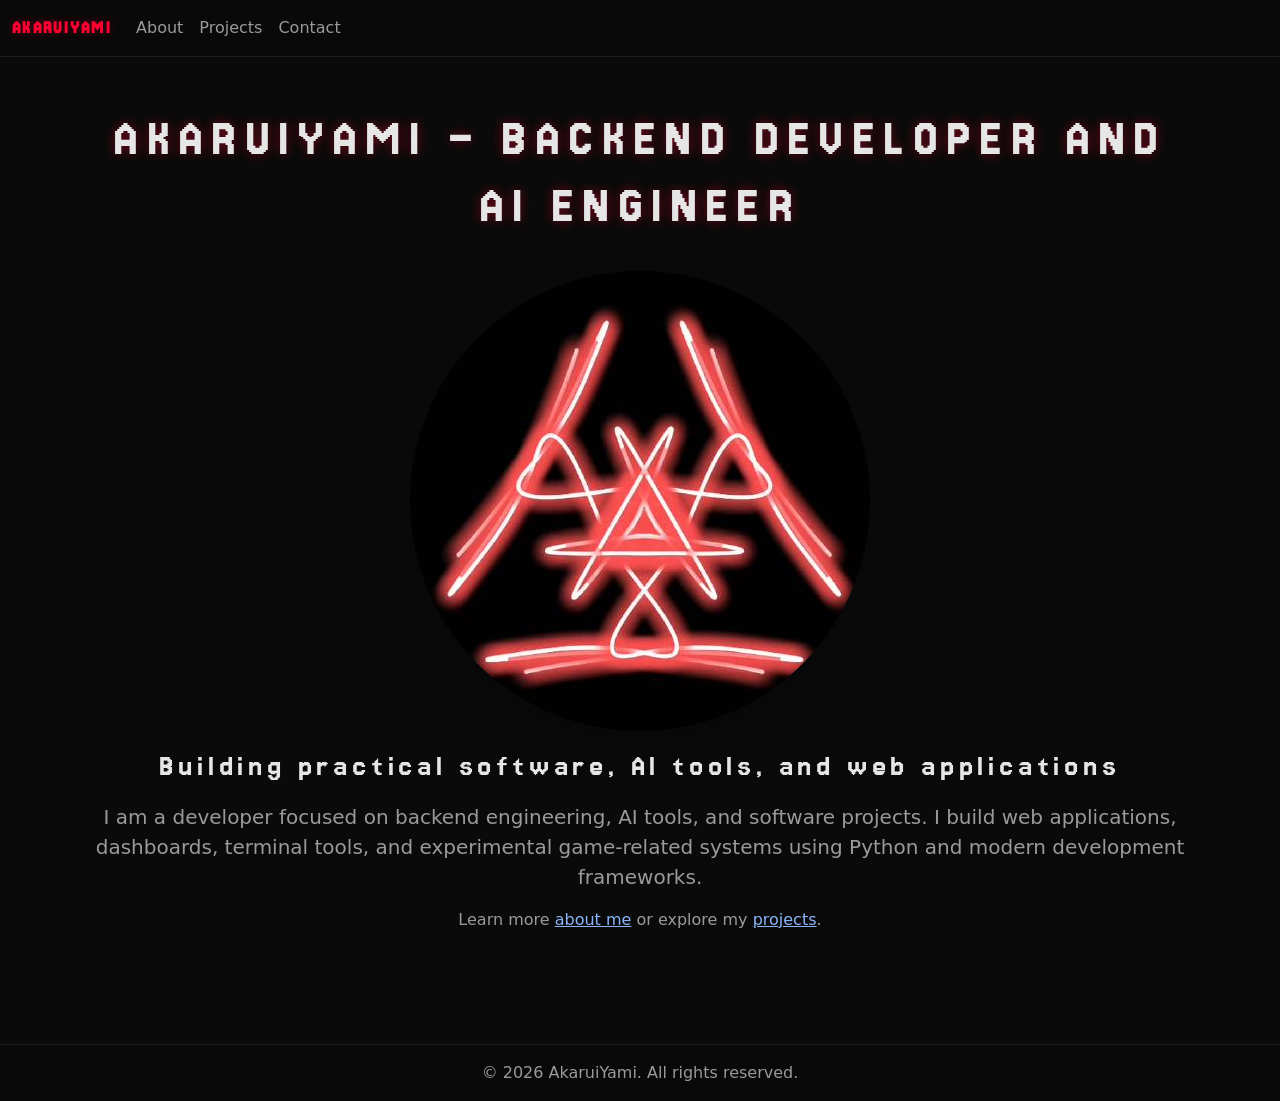
==== index.html @ 55156943 "Add corousel of 3 highlighted projects" ====
<!DOCTYPE html>
<html lang="en">

<head>
    <meta charset="UTF-8">
    <meta name="viewport" content="width=device-width, initial-scale=1.0">

    <title>AkaruiYami | Backend Developer, AI Engineer, and Projects</title>

    <meta name="description"
        content="AkaruiYami is a backend developer and AI engineer building web applications, AI tools, dashboards, and software projects. Explore portfolio projects, skills, and experiments.">
    <meta name="author" content="AkaruiYami">
    <meta name="robots" content="index, follow">
    <link rel="canonical" href="https://akaruiyami.github.io/">

    <meta property="og:title" content="AkaruiYami | Backend Developer, AI Engineer, and Projects">
    <meta property="og:description"
        content="Portfolio of AkaruiYami featuring web applications, AI tools, dashboards, and software engineering projects.">
    <meta property="og:type" content="website">
    <meta property="og:url" content="https://akaruiyami.github.io/">
    <meta property="og:image" content="https://akaruiyami.github.io/statics/assets/akaruiyami-code-logo.jpg">

    <meta name="twitter:card" content="summary_large_image">
    <meta name="twitter:title" content="AkaruiYami | Backend Developer, AI Engineer, and Projects">
    <meta name="twitter:description"
        content="Portfolio of AkaruiYami featuring web applications, AI tools, dashboards, and software engineering projects.">
    <meta name="twitter:image" content="https://akaruiyami.github.io/statics/assets/akaruiyami-code-logo.jpg">

    <link href="https://cdn.jsdelivr.net/npm/bootstrap@5.3.2/dist/css/bootstrap.min.css" rel="stylesheet">
    <link href="/css/theme.css" rel="stylesheet">
</head>

<body class="d-flex flex-column min-vh-100">
    <div id="navbar"></div>
    <script src="/js/navbar.js"></script>
    <main class="d-flex flex-grow-1 justify-content-center">
        <div class="container text-center mt-5 mb-5">
            <h1 class="display-4">AkaruiYami – Backend Developer and AI Engineer</h1>
            <img class="img-fluid rounded-circle shadow-lg mt-4" src="./statics/assets/akaruiyami-code-logo.jpg"
                alt="AkaruiYami profile logo">

            <h2 class="mt-3">Building practical software, AI tools, and web applications</h2>

            <p class="lead mt-3">
                I am a developer focused on backend engineering, AI tools, and software projects.
                I build web applications, dashboards, terminal tools, and experimental game-related systems using Python
                and modern development frameworks.
            </p>
            <p>
                Learn more <a href="/pages/about.html">about me</a> or explore my
                <a href="/pages/projects.html">projects</a>.
            </p>
        </div>
    </main>
    <script src="https://cdn.jsdelivr.net/npm/bootstrap@5.3.2/dist/js/bootstrap.bundle.min.js"></script>
    <!-- Footer -->
    <div id="footer-container" class="mt-5"></div>
    <script src="/js/footer.js"></script>
</body>

</html>
---- css/theme.css ----
@font-face {
    font-family: "Jersey";
    src: url("/statics/fonts/Jersey15-Regular.ttf") format("truetype");
    font-weight: normal;
    font-style: normal;
    font-display: swap;
}

:root {
    /* Core identity */
    --bg-main: #0a0a0a;
    --bg-card: #0f0f0f;

    --red-glow: #FF0033;
    --cold-accent: #8ab4f8;

    --text-main: #e6e6e6;
    --text-muted: #9a9a9a;
    --border-soft: #1c1c1c;
}

/* Base */
body {
    background-color: var(--bg-main);
    color: var(--text-main);
    font-family: system-ui, -apple-system, BlinkMacSystemFont, "Segoe UI", Roboto, Oxygen, Ubuntu, Cantarell, "Helvetica Neue", Arial, sans-serif;
}


/* Typography */
p {
    color: var(--text-muted);
}

/* Headings */
h1, h2, h3 {
    color: var(--text-main);
}

h1, h2, h3,
.navbar-brand {
    font-family: "Jersey", sans-serif;
    letter-spacing: 0.15em;
}

h1 {
    text-transform: uppercase;
    text-shadow: 0 0 12px rgba(255, 0, 51, 0.4);
}

.navbar-brand {
    font-size: 1.2rem;
    text-shadow: 0 0 10px rgba(255, 0, 51, 0.35);
}


/* Cards */
.card {
    background-color: var(--bg-card);
    border: 1px solid var(--border-soft);
}

/* Primary Action (RED) */
.btn-primary {
    background: linear-gradient(
        180deg,
        #ff3355,
        #cc0028
    );
    color: #ffffff;
    font-weight: 700;
    text-shadow: 0 1px 2px rgba(0, 0, 0, 0.6);
}

.btn-primary:hover {
    background-color: #ff0033;
    box-shadow:
        inset 0 0 0 1px rgba(255, 255, 255, 0.12),
        0 0 16px rgba(255, 0, 51, 0.35);
}


/* Secondary Action (COLD) */
.btn-outline-secondary {
    color: var(--cold-accent);
    border-color: var(--cold-accent);
}

.btn-outline-secondary:hover {
    background-color: var(--cold-accent);
    color: #020617;
}

/* Links */
a {
    color: var(--cold-accent);
}

a:hover {
    color: #a7c7ff;
}

/* Logo / Special Glow */
.glow-red {
    box-shadow: 0 0 30px rgba(255, 0, 51, 0.55);
}

/* NAVBAR */
.navbar-sigil {
    background: rgba(10, 10, 10, 0.92);
    border-bottom: 1px solid var(--border-soft);
    backdrop-filter: blur(6px);
}

/* Brand text */
.navbar-sigil .navbar-brand {
    color: var(--red-glow);
    letter-spacing: 0.12em;
    text-transform: uppercase;
    font-weight: 700;
}

.navbar-sigil .navbar-brand:hover {
    color: #ffffff;
    text-shadow: 0 0 14px rgba(255, 0, 51, 0.55);
}

/* Links */
.navbar-sigil .nav-link {
    color: var(--text-muted);
    font-weight: 500;
}

.navbar-sigil .nav-link:hover {
    color: var(--cold-accent);
}

/* "Active" link styling (add .active in HTML, or do it via JS later) */
.navbar-sigil .nav-link.active {
    color: var(--red-glow);
    text-shadow: 0 0 10px rgba(255, 0, 51, 0.45);
}

/* Toggler button glow */
.navbar-sigil .navbar-toggler {
    border-color: rgba(255, 0, 51, 0.35);
}

.navbar-sigil .navbar-toggler:focus {
    box-shadow: 0 0 0 0.2rem rgba(255, 0, 51, 0.25);
}

/* FOOTER */
.footer-sigil {
    background: rgba(10, 10, 10, 0.96);
    border-top: 1px solid var(--border-soft);
    color: var(--text-muted);
}

.footer-sigil p {
    margin: 0;
}

/* ABOUT PAGE WRAPPER */
.about-page {
    max-width: 900px;
    margin: 0 auto;
}

/* Page title */
.about-page h1 {
    font-family: "Jersey", sans-serif;
    letter-spacing: 0.18em;
    text-transform: uppercase;
    margin-bottom: 2rem;
    text-shadow: 0 0 14px rgba(255, 0, 51, 0.45);
}

/* Section headings */
.about-page h3 {
    font-family: "Jersey", sans-serif;
    letter-spacing: 0.14em;
    margin-top: 3rem;
    color: var(--text-main);
}

/* Paragraphs */
.about-page p {
    line-height: 1.7;
    color: var(--text-muted);
}

/* Highlight name */
.about-page strong {
    color: var(--red-glow);
}

.about-page a {
    color: var(--cold-accent);
    text-decoration: none;
    border-bottom: 1px solid transparent;
}

.about-page a:hover {
    border-bottom-color: var(--cold-accent);
}

/* List group reset for dark theme */
.list-group-item {
    background-color: transparent;
    color: var(--text-muted);
    border: none;
    padding-left: 0;
}

/* Add subtle divider */
.list-group-item:not(:last-child) {
    border-bottom: 1px solid var(--border-soft);
}

/* Emphasis inside list */
.list-group-item strong {
    color: var(--text-main);
}

/* Red divider glyph */
.divider-glyph {
    display: flex;
    align-items: center;
    justify-content: center;
    margin: 3rem 0;
    color: var(--red-glow);
    font-family: "Jersey", sans-serif;
    letter-spacing: 0.4em;
    font-size: 1.2rem;
    text-shadow: 0 0 12px rgba(255, 0, 51, 0.45);
}

.divider-glyph::before,
.divider-glyph::after {
    content: "";
    flex: 1;
    height: 1px;
    background: linear-gradient(
        to var(--dir, right),
        transparent,
        rgba(255, 0, 51, 0.6)
    );
    margin: 0 1rem;
}

.divider-glyph::after {
    --dir: left;
}

/* PROJECTS PAGE */
.projects-page h1 {
    font-family: "Jersey", sans-serif;
    letter-spacing: 0.18em;
    text-transform: uppercase;
    text-shadow: 0 0 14px rgba(255, 0, 51, 0.45);
}

/* Card base */
.projects-page .card {
    background: radial-gradient(
        120% 120% at 50% 0%,
        rgba(255, 0, 51, 0.08),
        rgba(10, 10, 10, 0.98)
    );
    border: 1px solid var(--border-soft);
    border-radius: 14px;
    overflow: hidden;
    transition: transform 160ms ease, box-shadow 160ms ease, border-color 160ms ease;
}

/* Card hover: lift + red glow */
.projects-page .card:hover {
    transform: translateY(-4px);
    border-color: rgba(255, 0, 51, 0.35);
    box-shadow: 0 0 22px rgba(255, 0, 51, 0.20);
}

/* Card content */
.projects-page .card-title {
    font-family: "Jersey", sans-serif;
    letter-spacing: 0.10em;
    color: var(--text-main);
}

.projects-page .card-text {
    color: var(--text-muted);
    line-height: 1.6;
}

/* Badges/tags if you use them */
.projects-page .badge {
    background-color: rgba(255, 0, 51, 0.14);
    color: var(--text-main);
    border: 1px solid rgba(255, 0, 51, 0.25);
}

/* Links inside cards */
.projects-page a {
    color: var(--cold-accent);
    text-decoration: none;
}

.projects-page a:hover {
    color: #a7c7ff;
    text-shadow: 0 0 10px rgba(138, 180, 248, 0.25);
}

/* Buttons in cards */
.projects-page .btn-primary {
    box-shadow: 0 0 0 rgba(255, 0, 51, 0);
}

.projects-page .btn-primary:hover {
    box-shadow: 0 0 18px rgba(255, 0, 51, 0.35);
}

/* Accent outline button (replaces Bootstrap success) */
.btn-outline-accent {
    color: var(--cold-accent);
    border-color: var(--cold-accent);
}

.btn-outline-accent:hover {
    background-color: var(--cold-accent);
    color: #020617;
    box-shadow: 0 0 16px rgba(138, 180, 248, 0.35);
}

.project-card .small {
    color: var(--text-muted);
    font-size: 0.85rem;
}
.project-card::after {
    content: "△";
    position: absolute;
    bottom: 12px;
    right: 14px;
    font-family: "Jersey", sans-serif;
    color: rgba(255, 0, 51, 0.4);
    text-shadow: 0 0 10px rgba(255, 0, 51, 0.35);
}

.project-card {
    position: relative;
}

.text-muted {
    color: var(--text-muted);
}
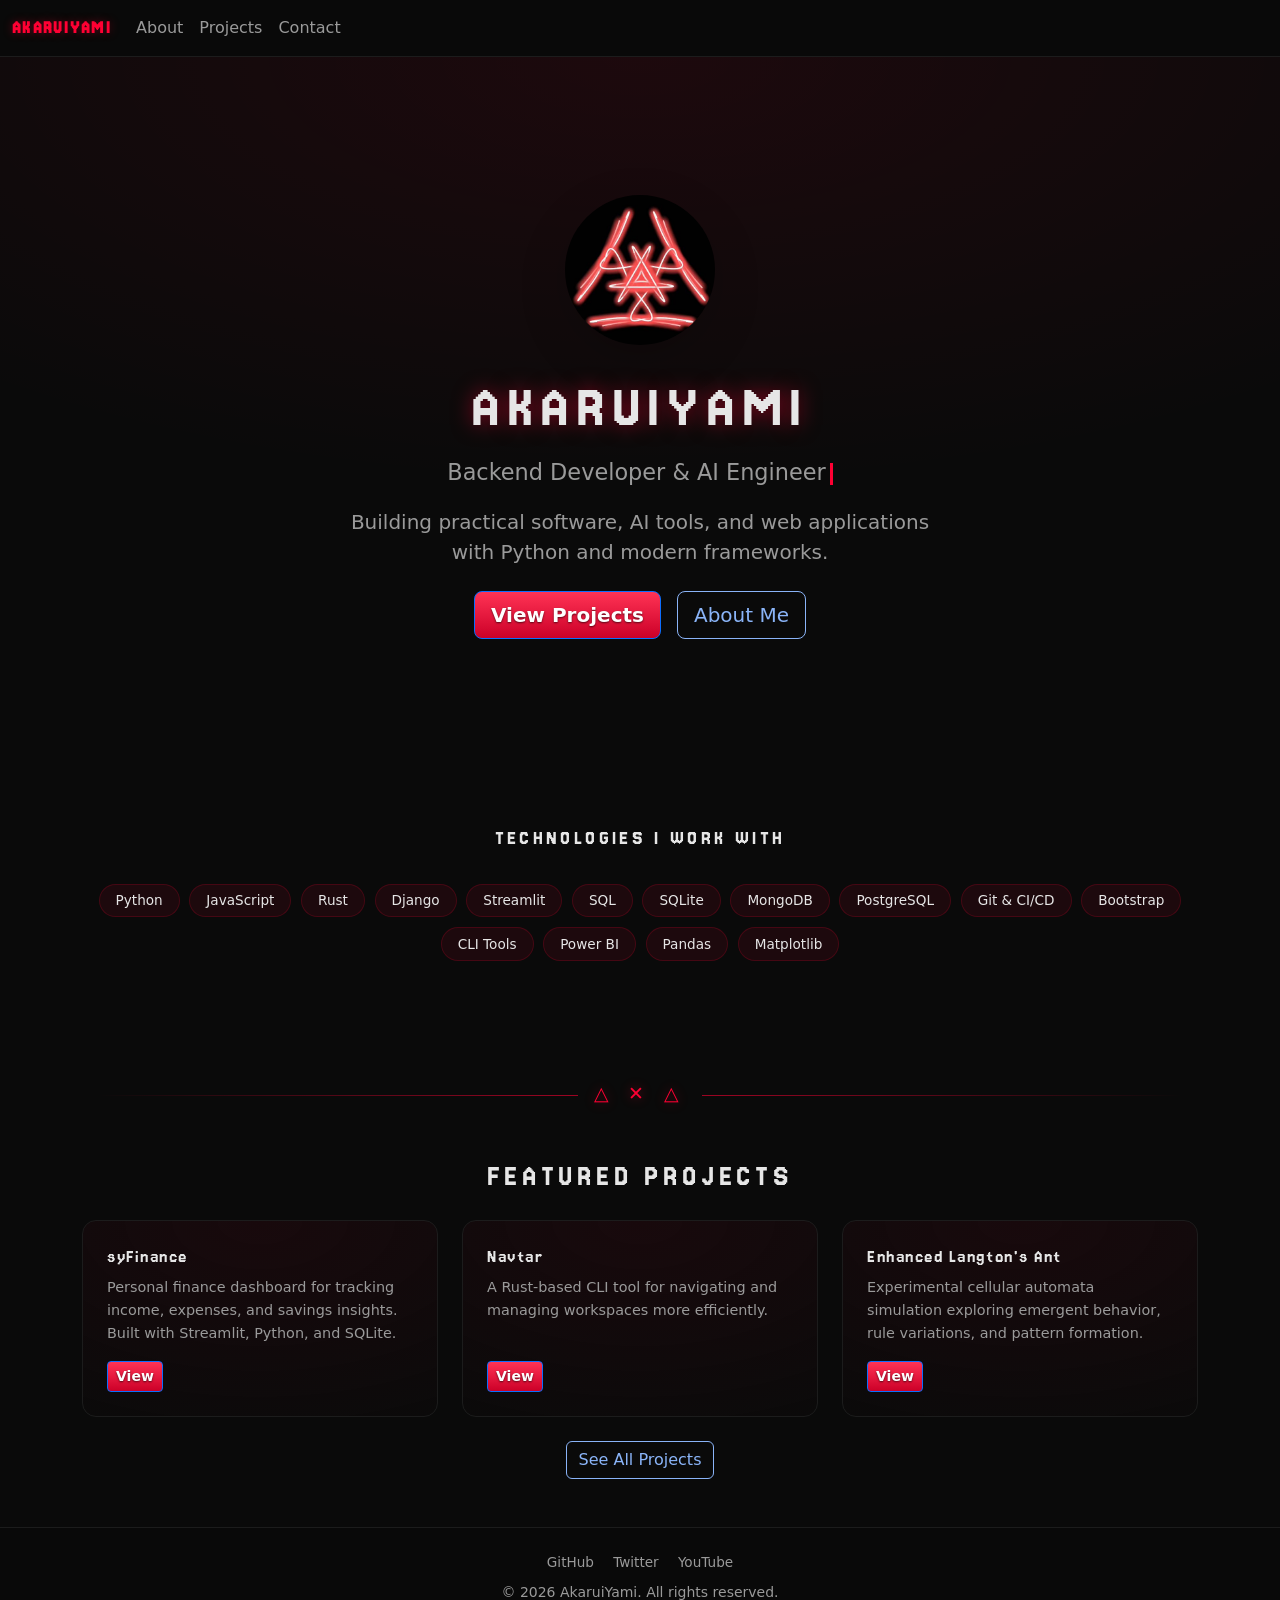
==== commit c24d152a: "Website Polish - add skill badges - add back to the top button - fix carousel buttons visibility - a" ====
--- a/index.html
+++ b/index.html
@@ -26,6 +26,7 @@
         content="Portfolio of AkaruiYami featuring web applications, AI tools, dashboards, and software engineering projects.">
     <meta name="twitter:image" content="https://akaruiyami.github.io/statics/assets/akaruiyami-code-logo.jpg">
 
+    <link rel="icon" type="image/svg+xml" href="/statics/assets/favicon.svg">
     <link href="https://cdn.jsdelivr.net/npm/bootstrap@5.3.2/dist/css/bootstrap.min.css" rel="stylesheet">
     <link href="/css/theme.css" rel="stylesheet">
 </head>
@@ -33,29 +34,97 @@
 <body class="d-flex flex-column min-vh-100">
     <div id="navbar"></div>
     <script src="/js/navbar.js"></script>
-    <main class="d-flex flex-grow-1 justify-content-center">
-        <div class="container text-center mt-5 mb-5">
-            <h1 class="display-4">AkaruiYami – Backend Developer and AI Engineer</h1>
-            <img class="img-fluid rounded-circle shadow-lg mt-4" src="./statics/assets/akaruiyami-code-logo.jpg"
-                alt="AkaruiYami profile logo">
 
-            <h2 class="mt-3">Building practical software, AI tools, and web applications</h2>
+    <main>
+        <!-- Hero Section -->
+        <section class="hero-section">
+            <div class="container text-center hero-content">
+                <img class="img-fluid rounded-circle shadow-lg mb-4 glow-red" src="./statics/assets/akaruiyami-code-logo.jpg"
+                    alt="AkaruiYami profile logo" width="150" height="150">
 
-            <p class="lead mt-3">
-                I am a developer focused on backend engineering, AI tools, and software projects.
-                I build web applications, dashboards, terminal tools, and experimental game-related systems using Python
-                and modern development frameworks.
-            </p>
-            <p>
-                Learn more <a href="/pages/about.html">about me</a> or explore my
-                <a href="/pages/projects.html">projects</a>.
-            </p>
-        </div>
+                <h1 class="hero-title">AkaruiYami</h1>
+                <p class="hero-subtitle">
+                    Backend Developer &amp; AI Engineer<span class="typing-cursor"></span>
+                </p>
+                <p class="lead mt-3" style="max-width: 600px; margin-inline: auto;">
+                    Building practical software, AI tools, and web applications with Python and modern frameworks.
+                </p>
+                <div class="hero-cta mt-4">
+                    <a href="/pages/projects.html" class="btn btn-primary btn-lg">View Projects</a>
+                    <a href="/pages/about.html" class="btn btn-outline-secondary btn-lg">About Me</a>
+                </div>
+            </div>
+        </section>
+
+        <!-- Skills Strip -->
+        <section class="container text-center mt-5 reveal">
+            <h2 class="mb-4" style="font-family: 'Jersey', sans-serif; letter-spacing: 0.15em; text-transform: uppercase; font-size: 1.4rem;">Technologies I Work With</h2>
+            <div class="skills-strip justify-content-center">
+                <span class="skill-badge">Python</span>
+                <span class="skill-badge">JavaScript</span>
+                <span class="skill-badge">Rust</span>
+                <span class="skill-badge">Django</span>
+                <span class="skill-badge">Streamlit</span>
+                <span class="skill-badge">SQL</span>
+                <span class="skill-badge">SQLite</span>
+                <span class="skill-badge">MongoDB</span>
+                <span class="skill-badge">PostgreSQL</span>
+                <span class="skill-badge">Git &amp; CI/CD</span>
+                <span class="skill-badge">Bootstrap</span>
+                <span class="skill-badge">CLI Tools</span>
+                <span class="skill-badge">Power BI</span>
+                <span class="skill-badge">Pandas</span>
+                <span class="skill-badge">Matplotlib</span>
+            </div>
+        </section>
+
+        <!-- Featured Projects -->
+        <section class="container mt-5 pt-4 reveal">
+            <div class="divider-glyph">△ ✕ △</div>
+            <h2 class="text-center mb-4" style="font-family: 'Jersey', sans-serif; letter-spacing: 0.15em; text-transform: uppercase;">
+                Featured Projects
+            </h2>
+            <div class="featured-grid mt-4">
+                <div class="featured-card">
+                    <div class="card-body">
+                        <h3>syFinance</h3>
+                        <p>Personal finance dashboard for tracking income, expenses, and savings insights. Built with Streamlit, Python, and SQLite.</p>
+                    </div>
+                    <div class="card-footer">
+                        <a href="https://github.com/AkaruiYami/syFinance" class="btn btn-primary btn-sm">View</a>
+                    </div>
+                </div>
+                <div class="featured-card">
+                    <div class="card-body">
+                        <h3>Navtar</h3>
+                        <p>A Rust-based CLI tool for navigating and managing workspaces more efficiently.</p>
+                    </div>
+                    <div class="card-footer">
+                        <a href="https://github.com/AkaruiYami/navtar" class="btn btn-primary btn-sm">View</a>
+                    </div>
+                </div>
+                <div class="featured-card">
+                    <div class="card-body">
+                        <h3>Enhanced Langton's Ant</h3>
+                        <p>Experimental cellular automata simulation exploring emergent behavior, rule variations, and pattern formation.</p>
+                    </div>
+                    <div class="card-footer">
+                        <a href="https://github.com/AkaruiYami/enhanced-langton-ant" class="btn btn-primary btn-sm">View</a>
+                    </div>
+                </div>
+            </div>
+            <div class="text-center mt-4">
+                <a href="/pages/projects.html" class="btn btn-outline-accent">See All Projects</a>
+            </div>
+        </section>
     </main>
+
     <script src="https://cdn.jsdelivr.net/npm/bootstrap@5.3.2/dist/js/bootstrap.bundle.min.js"></script>
     <!-- Footer -->
     <div id="footer-container" class="mt-5"></div>
     <script src="/js/footer.js"></script>
+    <script src="/js/reveal.js"></script>
+    <script src="/js/backtotop.js"></script>
 </body>
 
-</html>+</html>
--- a/css/theme.css
+++ b/css/theme.css
@@ -20,6 +20,10 @@
 }
 
 /* Base */
+html {
+    scroll-behavior: smooth;
+}
+
 body {
     background-color: var(--bg-main);
     color: var(--text-main);
@@ -352,4 +356,386 @@
 
 .text-muted {
     color: var(--text-muted);
+}
+
+/* =============================================
+   ANIMATIONS
+   ============================================= */
+@keyframes blink {
+    0%, 100% { opacity: 1; }
+    50% { opacity: 0; }
+}
+
+@keyframes shimmer {
+    0% { background-position: -200% 0; }
+    100% { background-position: 200% 0; }
+}
+
+@keyframes fadeUp {
+    from {
+        opacity: 0;
+        transform: translateY(24px);
+    }
+    to {
+        opacity: 1;
+        transform: translateY(0);
+    }
+}
+
+/* =============================================
+   SCROLL REVEAL
+   ============================================= */
+.reveal {
+    opacity: 0;
+    transform: translateY(24px);
+    transition: opacity 0.6s ease, transform 0.6s ease;
+}
+
+.reveal.visible {
+    opacity: 1;
+    transform: translateY(0);
+}
+
+/* =============================================
+   SKELETON LOADER
+   ============================================= */
+.skeleton {
+    background: linear-gradient(
+        90deg,
+        var(--bg-card) 25%,
+        #1e1e1e 50%,
+        var(--bg-card) 75%
+    );
+    background-size: 200% 100%;
+    animation: shimmer 1.4s ease-in-out infinite;
+    border-radius: 6px;
+}
+
+.skeleton-text {
+    height: 1em;
+    margin-bottom: 0.6em;
+    width: 100%;
+}
+
+.skeleton-text-short {
+    width: 60%;
+}
+
+.skeleton-card {
+    height: 200px;
+    border-radius: 14px;
+}
+
+/* =============================================
+   TYPING CURSOR
+   ============================================= */
+.typing-cursor {
+    display: inline-block;
+    width: 3px;
+    height: 1em;
+    background: var(--red-glow);
+    margin-left: 4px;
+    animation: blink 0.8s step-end infinite;
+    vertical-align: text-bottom;
+}
+
+/* =============================================
+   HERO SECTION
+   ============================================= */
+.hero-section {
+    min-height: 80vh;
+    display: flex;
+    align-items: center;
+    justify-content: center;
+    position: relative;
+    overflow: hidden;
+}
+
+.hero-section::before {
+    content: "";
+    position: absolute;
+    inset: 0;
+    background:
+        radial-gradient(ellipse 80% 60% at 50% 0%, rgba(255, 0, 51, 0.08), transparent);
+    pointer-events: none;
+}
+
+.hero-content {
+    position: relative;
+    z-index: 1;
+}
+
+.hero-title {
+    font-family: "Jersey", sans-serif;
+    font-size: clamp(2.2rem, 6vw, 4rem);
+    text-transform: uppercase;
+    text-shadow: 0 0 20px rgba(255, 0, 51, 0.5);
+    letter-spacing: 0.12em;
+    line-height: 1.2;
+}
+
+.hero-subtitle {
+    font-size: clamp(1rem, 2.5vw, 1.4rem);
+    color: var(--text-muted);
+    max-width: 640px;
+    margin-left: auto;
+    margin-right: auto;
+    line-height: 1.7;
+}
+
+.hero-cta {
+    display: flex;
+    gap: 1rem;
+    justify-content: center;
+    flex-wrap: wrap;
+}
+
+/* =============================================
+   SKILLS STRIP (homepage)
+   ============================================= */
+.skills-strip {
+    display: flex;
+    flex-wrap: wrap;
+    justify-content: center;
+    gap: 0.6rem;
+    margin-top: 2rem;
+}
+
+.skill-badge {
+    display: inline-flex;
+    align-items: center;
+    gap: 0.4rem;
+    padding: 0.35rem 1rem;
+    border-radius: 20px;
+    background: rgba(255, 0, 51, 0.08);
+    border: 1px solid rgba(255, 0, 51, 0.18);
+    color: var(--text-main);
+    font-size: 0.85rem;
+    font-weight: 500;
+    transition: background 0.2s, border-color 0.2s;
+}
+
+.skill-badge:hover {
+    background: rgba(255, 0, 51, 0.16);
+    border-color: rgba(255, 0, 51, 0.35);
+}
+
+/* =============================================
+   FEATURED PROJECTS (homepage)
+   ============================================= */
+.featured-grid {
+    display: grid;
+    grid-template-columns: repeat(auto-fit, minmax(280px, 1fr));
+    gap: 1.5rem;
+}
+
+.featured-card {
+    display: flex;
+    flex-direction: column;
+    background: radial-gradient(
+        120% 120% at 50% 0%,
+        rgba(255, 0, 51, 0.06),
+        rgba(10, 10, 10, 0.98)
+    );
+    border: 1px solid var(--border-soft);
+    border-radius: 14px;
+    padding: 1.5rem;
+    transition: transform 160ms ease, border-color 160ms ease, box-shadow 160ms ease;
+}
+
+.featured-card .card-body {
+    flex: 1;
+}
+
+.featured-card .card-footer {
+    margin-top: auto;
+}
+
+.featured-card:hover {
+    transform: translateY(-4px);
+    border-color: rgba(255, 0, 51, 0.35);
+    box-shadow: 0 0 22px rgba(255, 0, 51, 0.18);
+}
+
+.featured-card h3 {
+    font-family: "Jersey", sans-serif;
+    letter-spacing: 0.08em;
+    font-size: 1.2rem;
+}
+
+.featured-card p {
+    color: var(--text-muted);
+    font-size: 0.9rem;
+    line-height: 1.6;
+}
+
+/* =============================================
+   CONTACT PAGE
+   ============================================= */
+.contact-page h1 {
+    font-family: "Jersey", sans-serif;
+    letter-spacing: 0.18em;
+    text-transform: uppercase;
+    text-shadow: 0 0 14px rgba(255, 0, 51, 0.45);
+}
+
+.contact-page .lead {
+    color: var(--text-muted);
+}
+
+.social-btn-group {
+    display: flex;
+    flex-wrap: wrap;
+    justify-content: center;
+    gap: 1rem;
+}
+
+.social-btn {
+    display: inline-flex;
+    align-items: center;
+    gap: 0.5rem;
+    padding: 0.6rem 1.5rem;
+    border-radius: 8px;
+    font-weight: 600;
+    font-size: 0.95rem;
+    text-decoration: none;
+    border: 1px solid var(--border-soft);
+    color: var(--text-main);
+    background: var(--bg-card);
+    transition: all 0.2s ease;
+}
+
+.social-btn:hover {
+    transform: translateY(-2px);
+    border-color: rgba(255, 0, 51, 0.35);
+    color: #fff;
+}
+
+.social-btn.github:hover {
+    border-color: #6e40c9;
+    box-shadow: 0 0 14px rgba(110, 64, 201, 0.25);
+}
+
+.social-btn.twitter:hover {
+    border-color: #1d9bf0;
+    box-shadow: 0 0 14px rgba(29, 155, 240, 0.25);
+}
+
+.social-btn.youtube:hover {
+    border-color: #ff0033;
+    box-shadow: 0 0 14px rgba(255, 0, 51, 0.25);
+}
+
+/* =============================================
+   CUSTOM CAROUSEL CONTROLS
+   ============================================= */
+.carousel-control-custom {
+    width: 44px;
+    height: 44px;
+    border-radius: 50%;
+    background: rgba(255, 255, 255, 0.08) !important;
+    border: 1px solid rgba(255, 255, 255, 0.12) !important;
+    top: 50%;
+    transform: translateY(-50%);
+    opacity: 0.7;
+    transition: opacity 0.2s, background 0.2s;
+}
+
+.carousel-control-custom:hover {
+    opacity: 1;
+    background: rgba(255, 0, 51, 0.2) !important;
+    border-color: rgba(255, 0, 51, 0.35) !important;
+}
+
+.carousel-control-custom .carousel-control-prev-icon,
+.carousel-control-custom .carousel-control-next-icon {
+    filter: brightness(0) invert(1);
+}
+
+/* =============================================
+   BACK TO TOP
+   ============================================= */
+.back-to-top {
+    position: fixed;
+    bottom: 2rem;
+    right: 2rem;
+    width: 44px;
+    height: 44px;
+    border-radius: 50%;
+    background: rgba(255, 0, 51, 0.15);
+    border: 1px solid rgba(255, 0, 51, 0.3);
+    color: #fff;
+    font-size: 1.2rem;
+    display: flex;
+    align-items: center;
+    justify-content: center;
+    cursor: pointer;
+    opacity: 0;
+    transform: translateY(12px);
+    transition: opacity 0.3s ease, transform 0.3s ease, background 0.2s;
+    z-index: 1050;
+    pointer-events: none;
+}
+
+.back-to-top.visible {
+    opacity: 1;
+    transform: translateY(0);
+    pointer-events: auto;
+}
+
+.back-to-top:hover {
+    background: rgba(255, 0, 51, 0.3);
+    box-shadow: 0 0 14px rgba(255, 0, 51, 0.3);
+}
+
+/* =============================================
+   FOOTER SOCIAL LINKS
+   ============================================= */
+.footer-sigil .footer-social {
+    display: flex;
+    justify-content: center;
+    gap: 1.2rem;
+    margin-bottom: 0.6rem;
+}
+
+.footer-sigil .footer-social a {
+    color: var(--text-muted);
+    font-size: 0.85rem;
+    text-decoration: none;
+    transition: color 0.2s;
+}
+
+.footer-sigil .footer-social a:hover {
+    color: var(--cold-accent);
+}
+
+/* =============================================
+   GLOW TEXT UTILITY
+   ============================================= */
+.glow-text {
+    text-shadow: 0 0 12px rgba(255, 0, 51, 0.4);
+}
+
+/* =============================================
+   RESPONSIVE TWEAKS
+   ============================================= */
+@media (max-width: 576px) {
+    .hero-section {
+        min-height: 70vh;
+    }
+
+    .social-btn-group {
+        flex-direction: column;
+        align-items: center;
+    }
+
+    .social-btn {
+        width: 100%;
+        max-width: 260px;
+        justify-content: center;
+    }
+
+    .featured-grid {
+        grid-template-columns: 1fr;
+    }
 }
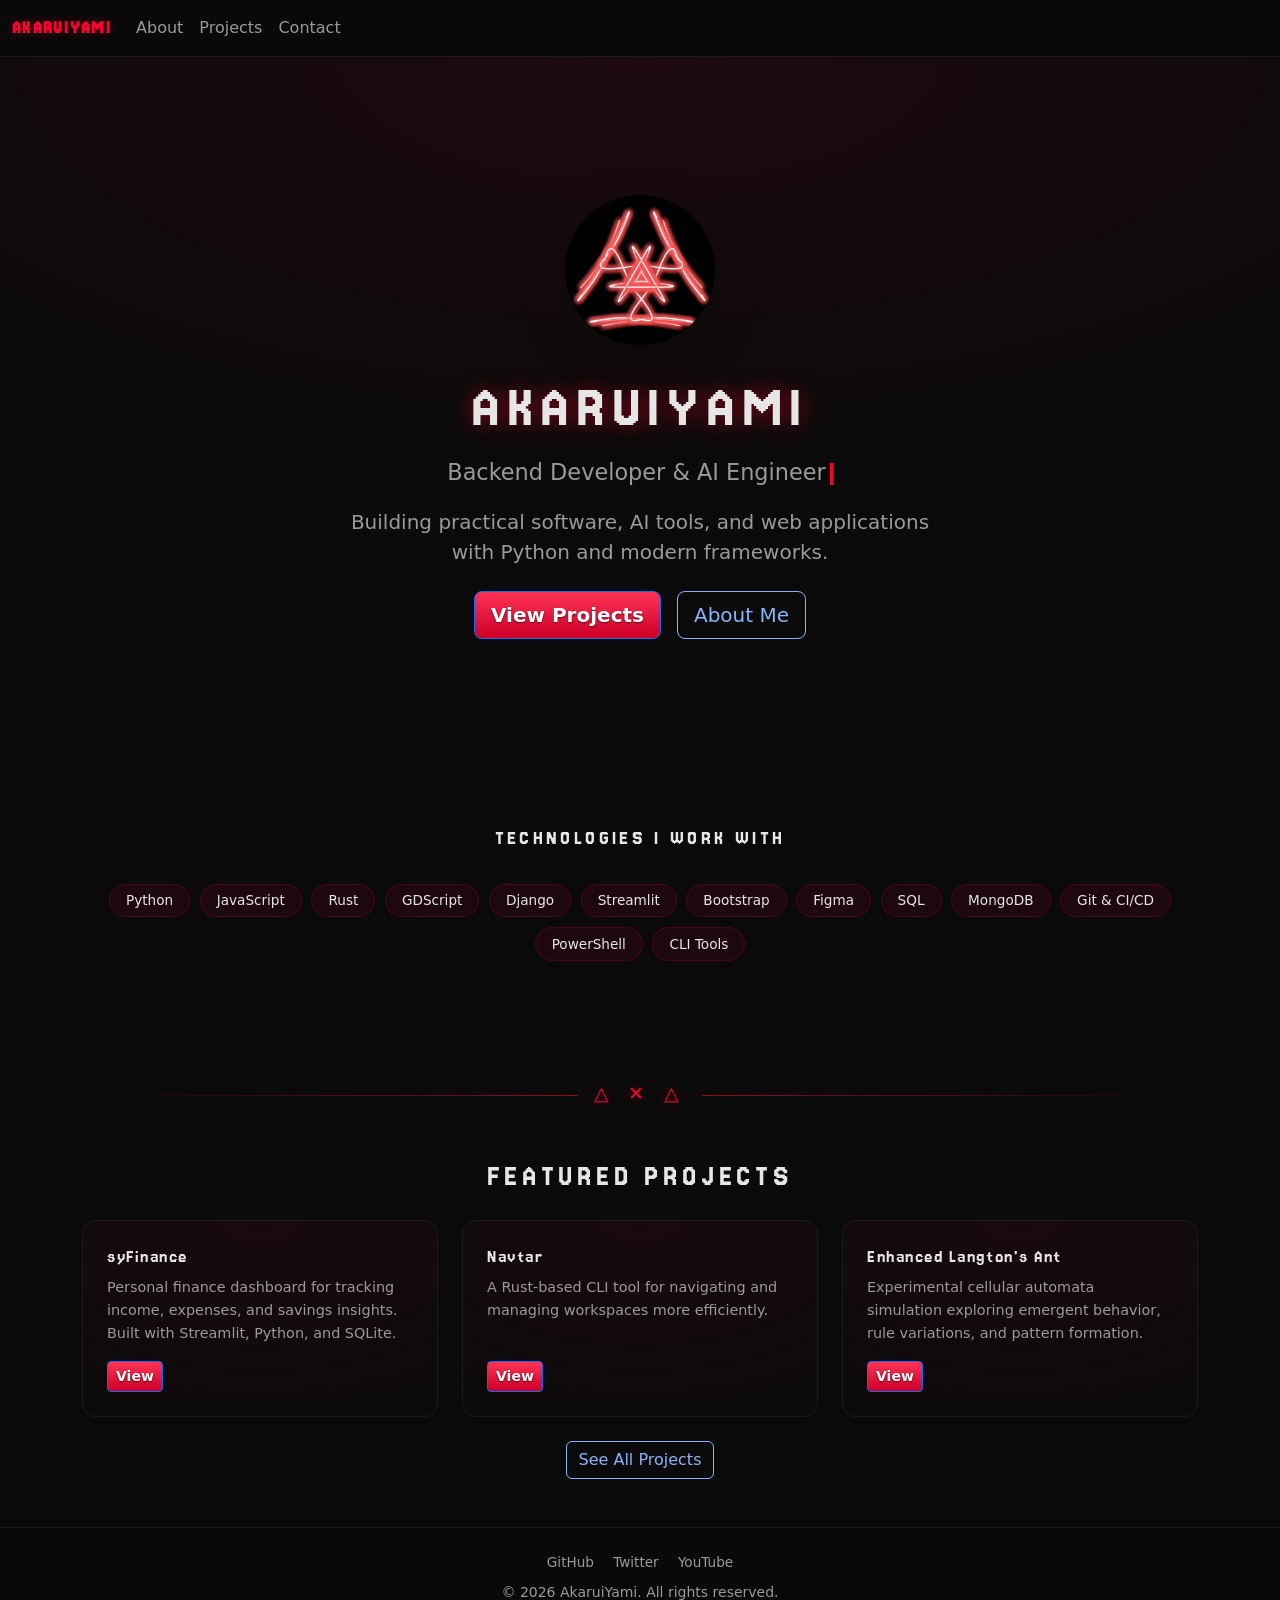
==== commit d6282606: "Declutter Skill Badge" ====
--- a/index.html
+++ b/index.html
@@ -63,18 +63,16 @@
                 <span class="skill-badge">Python</span>
                 <span class="skill-badge">JavaScript</span>
                 <span class="skill-badge">Rust</span>
+                <span class="skill-badge">GDScript</span>
                 <span class="skill-badge">Django</span>
                 <span class="skill-badge">Streamlit</span>
+                <span class="skill-badge">Bootstrap</span>
+                <span class="skill-badge">Figma</span>
                 <span class="skill-badge">SQL</span>
-                <span class="skill-badge">SQLite</span>
                 <span class="skill-badge">MongoDB</span>
-                <span class="skill-badge">PostgreSQL</span>
                 <span class="skill-badge">Git &amp; CI/CD</span>
-                <span class="skill-badge">Bootstrap</span>
+                <span class="skill-badge">PowerShell</span>
                 <span class="skill-badge">CLI Tools</span>
-                <span class="skill-badge">Power BI</span>
-                <span class="skill-badge">Pandas</span>
-                <span class="skill-badge">Matplotlib</span>
             </div>
         </section>
 
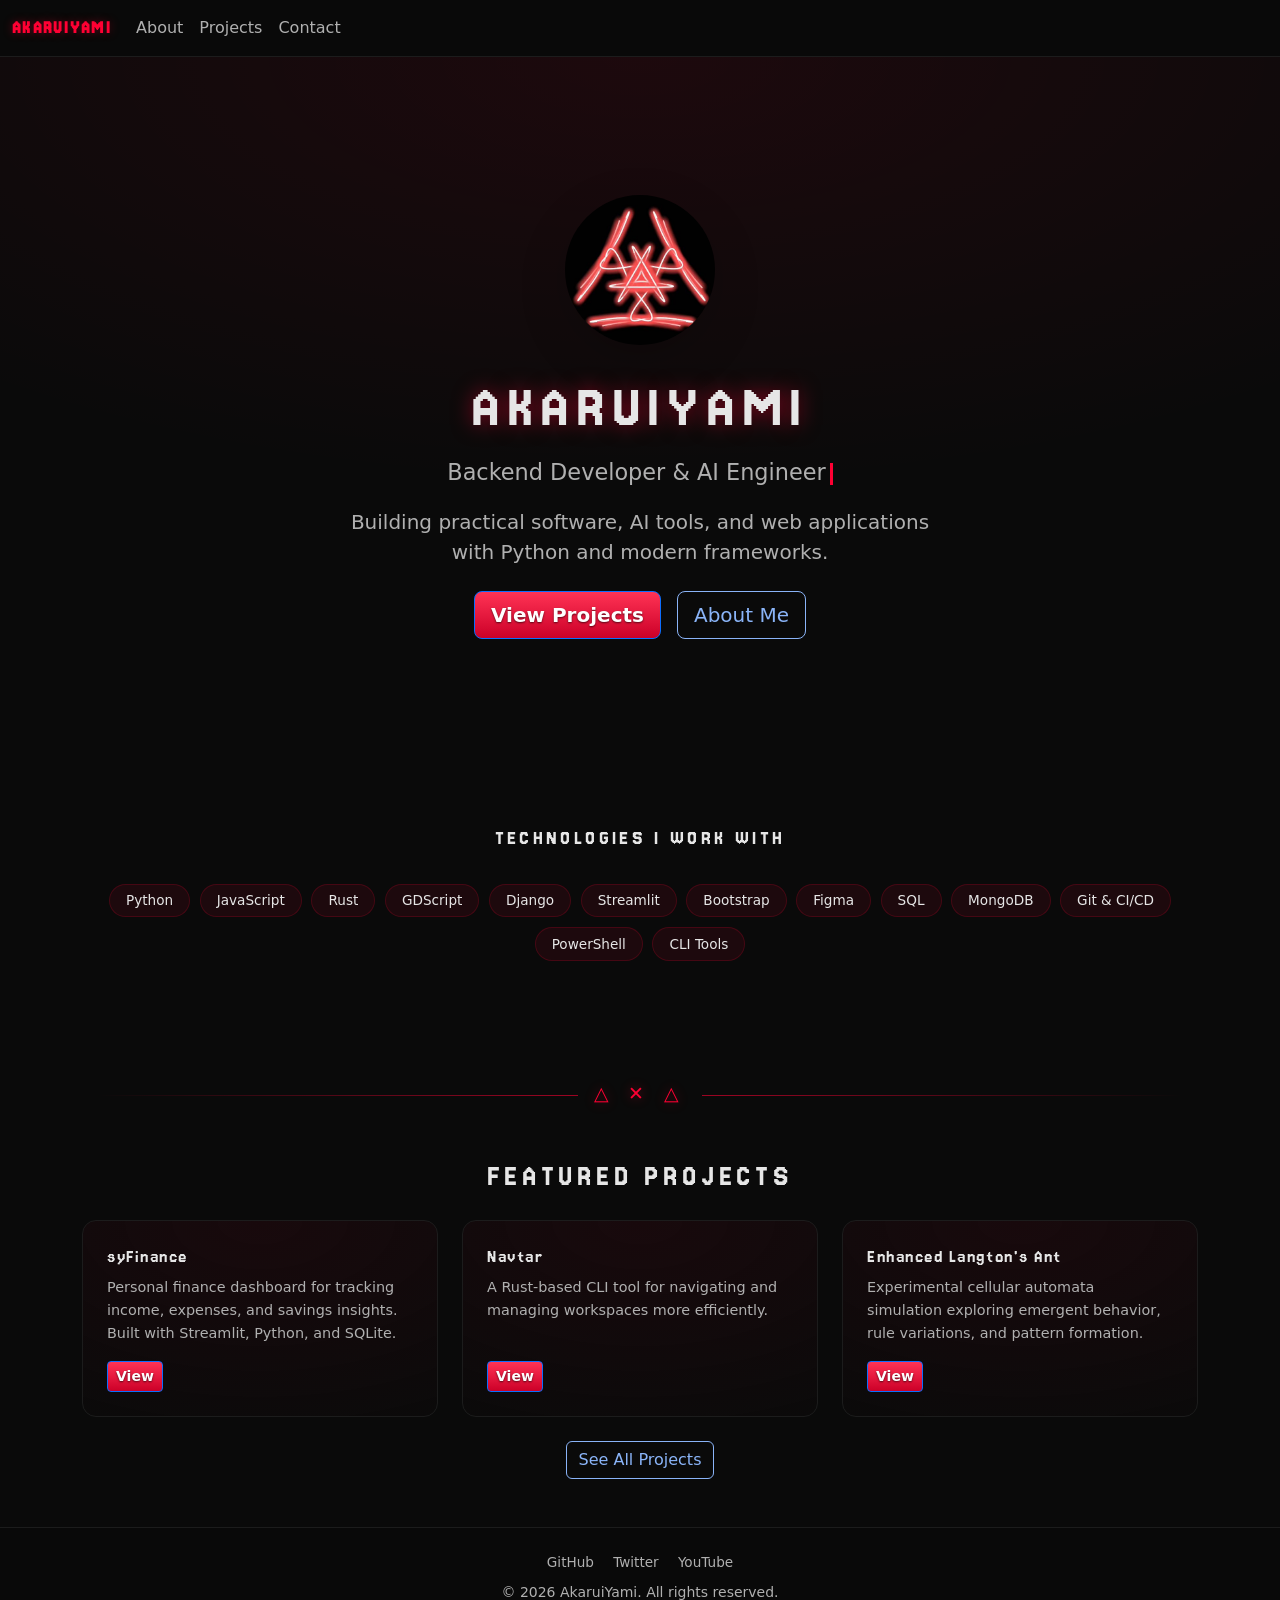
==== commit 8b97b5c4: "add sameAs" ====
--- a/index.html
+++ b/index.html
@@ -29,6 +29,20 @@
     <link rel="icon" type="image/svg+xml" href="/statics/assets/favicon.svg">
     <link href="https://cdn.jsdelivr.net/npm/bootstrap@5.3.2/dist/css/bootstrap.min.css" rel="stylesheet">
     <link href="/css/theme.css" rel="stylesheet">
+
+    <script type="application/ld+json">
+    {
+        "@context": "https://schema.org",
+        "@type": "Person",
+        "name": "AkaruiYami",
+        "url": "https://akaruiyami.github.io/",
+        "sameAs": [
+            "https://github.com/AkaruiYami",
+            "https://www.youtube.com/@akaruiyamilyrics",
+            "https://www.youtube.com/@akaruiyamicode"
+        ]
+    }
+    </script>
 </head>
 
 <body class="d-flex flex-column min-vh-100">
@@ -121,6 +135,7 @@
     <!-- Footer -->
     <div id="footer-container" class="mt-5"></div>
     <script src="/js/footer.js"></script>
+    <script src="/js/progress.js"></script>
     <script src="/js/reveal.js"></script>
     <script src="/js/backtotop.js"></script>
 </body>
--- a/css/theme.css
+++ b/css/theme.css
@@ -1,741 +1,839 @@
 @font-face {
-    font-family: "Jersey";
-    src: url("/statics/fonts/Jersey15-Regular.ttf") format("truetype");
-    font-weight: normal;
-    font-style: normal;
-    font-display: swap;
+  font-family: "Jersey";
+  src: url("/statics/fonts/Jersey15-Regular.ttf") format("truetype");
+  font-weight: normal;
+  font-style: normal;
+  font-display: swap;
 }
 
 :root {
-    /* Core identity */
-    --bg-main: #0a0a0a;
-    --bg-card: #0f0f0f;
-
-    --red-glow: #FF0033;
-    --cold-accent: #8ab4f8;
-
-    --text-main: #e6e6e6;
-    --text-muted: #9a9a9a;
-    --border-soft: #1c1c1c;
+  /* Core identity */
+  --bg-main: #0a0a0a;
+  --bg-card: #0f0f0f;
+
+  --red-glow: #ff0033;
+  --cold-accent: #8ab4f8;
+
+  --text-main: #e6e6e6;
+  --text-muted: #b0b0b0;
+  --border-soft: #1c1c1c;
 }
 
 /* Base */
 html {
-    scroll-behavior: smooth;
+  scroll-behavior: smooth;
 }
 
 body {
-    background-color: var(--bg-main);
-    color: var(--text-main);
-    font-family: system-ui, -apple-system, BlinkMacSystemFont, "Segoe UI", Roboto, Oxygen, Ubuntu, Cantarell, "Helvetica Neue", Arial, sans-serif;
-}
-
+  background-color: var(--bg-main);
+  color: var(--text-main);
+  font-family:
+    system-ui,
+    -apple-system,
+    BlinkMacSystemFont,
+    "Segoe UI",
+    Roboto,
+    Oxygen,
+    Ubuntu,
+    Cantarell,
+    "Helvetica Neue",
+    Arial,
+    sans-serif;
+  animation: fadeInPage 0.35s ease;
+}
 
 /* Typography */
 p {
-    color: var(--text-muted);
+  color: var(--text-muted);
 }
 
 /* Headings */
-h1, h2, h3 {
-    color: var(--text-main);
-}
-
-h1, h2, h3,
+h1,
+h2,
+h3 {
+  color: var(--text-main);
+}
+
+h1,
+h2,
+h3,
 .navbar-brand {
-    font-family: "Jersey", sans-serif;
-    letter-spacing: 0.15em;
+  font-family: "Jersey", sans-serif;
+  letter-spacing: 0.15em;
 }
 
 h1 {
-    text-transform: uppercase;
-    text-shadow: 0 0 12px rgba(255, 0, 51, 0.4);
+  text-transform: uppercase;
+  text-shadow: 0 0 12px rgba(255, 0, 51, 0.4);
 }
 
 .navbar-brand {
-    font-size: 1.2rem;
-    text-shadow: 0 0 10px rgba(255, 0, 51, 0.35);
-}
-
+  font-size: 1.2rem;
+  text-shadow: 0 0 10px rgba(255, 0, 51, 0.35);
+}
 
 /* Cards */
 .card {
-    background-color: var(--bg-card);
-    border: 1px solid var(--border-soft);
+  background-color: var(--bg-card);
+  border: 1px solid var(--border-soft);
 }
 
 /* Primary Action (RED) */
 .btn-primary {
-    background: linear-gradient(
-        180deg,
-        #ff3355,
-        #cc0028
-    );
-    color: #ffffff;
-    font-weight: 700;
-    text-shadow: 0 1px 2px rgba(0, 0, 0, 0.6);
+  background: linear-gradient(180deg, #ff3355, #cc0028);
+  color: #ffffff;
+  font-weight: 700;
+  text-shadow: 0 1px 2px rgba(0, 0, 0, 0.6);
 }
 
 .btn-primary:hover {
-    background-color: #ff0033;
-    box-shadow:
-        inset 0 0 0 1px rgba(255, 255, 255, 0.12),
-        0 0 16px rgba(255, 0, 51, 0.35);
-}
-
+  background-color: #ff0033;
+  box-shadow:
+    inset 0 0 0 1px rgba(255, 255, 255, 0.12),
+    0 0 16px rgba(255, 0, 51, 0.35);
+}
 
 /* Secondary Action (COLD) */
 .btn-outline-secondary {
-    color: var(--cold-accent);
-    border-color: var(--cold-accent);
+  color: var(--cold-accent);
+  border-color: var(--cold-accent);
 }
 
 .btn-outline-secondary:hover {
-    background-color: var(--cold-accent);
-    color: #020617;
+  background-color: var(--cold-accent);
+  color: #020617;
 }
 
 /* Links */
 a {
-    color: var(--cold-accent);
+  color: var(--cold-accent);
 }
 
 a:hover {
-    color: #a7c7ff;
+  color: #a7c7ff;
 }
 
 /* Logo / Special Glow */
 .glow-red {
-    box-shadow: 0 0 30px rgba(255, 0, 51, 0.55);
+  box-shadow: 0 0 30px rgba(255, 0, 51, 0.55);
 }
 
 /* NAVBAR */
+#navbar {
+  position: sticky;
+  top: 0;
+  z-index: 1020;
+}
+
 .navbar-sigil {
-    background: rgba(10, 10, 10, 0.92);
-    border-bottom: 1px solid var(--border-soft);
-    backdrop-filter: blur(6px);
+  background: rgba(10, 10, 10, 0.92);
+  border-bottom: 1px solid var(--border-soft);
+  backdrop-filter: blur(6px);
 }
 
 /* Brand text */
 .navbar-sigil .navbar-brand {
-    color: var(--red-glow);
-    letter-spacing: 0.12em;
-    text-transform: uppercase;
-    font-weight: 700;
+  color: var(--red-glow);
+  letter-spacing: 0.12em;
+  text-transform: uppercase;
+  font-weight: 700;
 }
 
 .navbar-sigil .navbar-brand:hover {
-    color: #ffffff;
-    text-shadow: 0 0 14px rgba(255, 0, 51, 0.55);
+  color: #ffffff;
+  text-shadow: 0 0 14px rgba(255, 0, 51, 0.55);
 }
 
 /* Links */
 .navbar-sigil .nav-link {
-    color: var(--text-muted);
-    font-weight: 500;
+  color: var(--text-muted);
+  font-weight: 500;
 }
 
 .navbar-sigil .nav-link:hover {
-    color: var(--cold-accent);
+  color: var(--cold-accent);
 }
 
 /* "Active" link styling (add .active in HTML, or do it via JS later) */
 .navbar-sigil .nav-link.active {
-    color: var(--red-glow);
-    text-shadow: 0 0 10px rgba(255, 0, 51, 0.45);
+  color: var(--red-glow);
+  text-shadow: 0 0 10px rgba(255, 0, 51, 0.45);
 }
 
 /* Toggler button glow */
 .navbar-sigil .navbar-toggler {
-    border-color: rgba(255, 0, 51, 0.35);
+  border-color: rgba(255, 0, 51, 0.35);
 }
 
 .navbar-sigil .navbar-toggler:focus {
-    box-shadow: 0 0 0 0.2rem rgba(255, 0, 51, 0.25);
+  box-shadow: 0 0 0 0.2rem rgba(255, 0, 51, 0.25);
 }
 
 /* FOOTER */
 .footer-sigil {
-    background: rgba(10, 10, 10, 0.96);
-    border-top: 1px solid var(--border-soft);
-    color: var(--text-muted);
+  background: rgba(10, 10, 10, 0.96);
+  border-top: 1px solid var(--border-soft);
+  color: var(--text-muted);
 }
 
 .footer-sigil p {
-    margin: 0;
+  margin: 0;
 }
 
 /* ABOUT PAGE WRAPPER */
 .about-page {
-    max-width: 900px;
-    margin: 0 auto;
+  max-width: 900px;
+  margin: 0 auto;
 }
 
 /* Page title */
 .about-page h1 {
-    font-family: "Jersey", sans-serif;
-    letter-spacing: 0.18em;
-    text-transform: uppercase;
-    margin-bottom: 2rem;
-    text-shadow: 0 0 14px rgba(255, 0, 51, 0.45);
+  font-family: "Jersey", sans-serif;
+  letter-spacing: 0.18em;
+  text-transform: uppercase;
+  margin-bottom: 2rem;
+  text-shadow: 0 0 14px rgba(255, 0, 51, 0.45);
 }
 
 /* Section headings */
 .about-page h3 {
-    font-family: "Jersey", sans-serif;
-    letter-spacing: 0.14em;
-    margin-top: 3rem;
-    color: var(--text-main);
+  font-family: "Jersey", sans-serif;
+  letter-spacing: 0.14em;
+  margin-top: 3rem;
+  color: var(--text-main);
 }
 
 /* Paragraphs */
 .about-page p {
-    line-height: 1.7;
-    color: var(--text-muted);
+  line-height: 1.7;
+  color: var(--text-muted);
 }
 
 /* Highlight name */
 .about-page strong {
-    color: var(--red-glow);
+  color: var(--red-glow);
 }
 
 .about-page a {
-    color: var(--cold-accent);
-    text-decoration: none;
-    border-bottom: 1px solid transparent;
+  color: var(--cold-accent);
+  text-decoration: none;
+  border-bottom: 1px solid transparent;
 }
 
 .about-page a:hover {
-    border-bottom-color: var(--cold-accent);
+  border-bottom-color: var(--cold-accent);
+}
+
+/* Skill group labels */
+.skill-group-label {
+  font-family: "Jersey", sans-serif;
+  letter-spacing: 0.12em;
+  text-transform: uppercase;
+  font-size: 0.8rem;
+  color: var(--text-muted);
+  margin-bottom: 0.75rem;
+  text-align: center;
+}
+
+/* Center skill strips within skill groups */
+.skill-group .skills-strip {
+  justify-content: center;
 }
 
 /* List group reset for dark theme */
 .list-group-item {
-    background-color: transparent;
-    color: var(--text-muted);
-    border: none;
-    padding-left: 0;
+  background-color: transparent;
+  color: var(--text-muted);
+  border: none;
+  padding-left: 0;
 }
 
 /* Add subtle divider */
 .list-group-item:not(:last-child) {
-    border-bottom: 1px solid var(--border-soft);
+  border-bottom: 1px solid var(--border-soft);
 }
 
 /* Emphasis inside list */
 .list-group-item strong {
-    color: var(--text-main);
+  color: var(--text-main);
 }
 
 /* Red divider glyph */
 .divider-glyph {
-    display: flex;
-    align-items: center;
-    justify-content: center;
-    margin: 3rem 0;
-    color: var(--red-glow);
-    font-family: "Jersey", sans-serif;
-    letter-spacing: 0.4em;
-    font-size: 1.2rem;
-    text-shadow: 0 0 12px rgba(255, 0, 51, 0.45);
+  display: flex;
+  align-items: center;
+  justify-content: center;
+  margin: 3rem 0;
+  color: var(--red-glow);
+  font-family: "Jersey", sans-serif;
+  letter-spacing: 0.4em;
+  font-size: 1.2rem;
+  text-shadow: 0 0 12px rgba(255, 0, 51, 0.45);
 }
 
 .divider-glyph::before,
 .divider-glyph::after {
-    content: "";
-    flex: 1;
-    height: 1px;
-    background: linear-gradient(
-        to var(--dir, right),
-        transparent,
-        rgba(255, 0, 51, 0.6)
-    );
-    margin: 0 1rem;
+  content: "";
+  flex: 1;
+  height: 1px;
+  background: linear-gradient(
+    to var(--dir, right),
+    transparent,
+    rgba(255, 0, 51, 0.6)
+  );
+  margin: 0 1rem;
 }
 
 .divider-glyph::after {
-    --dir: left;
+  --dir: left;
 }
 
 /* PROJECTS PAGE */
 .projects-page h1 {
-    font-family: "Jersey", sans-serif;
-    letter-spacing: 0.18em;
-    text-transform: uppercase;
-    text-shadow: 0 0 14px rgba(255, 0, 51, 0.45);
+  font-family: "Jersey", sans-serif;
+  letter-spacing: 0.18em;
+  text-transform: uppercase;
+  text-shadow: 0 0 14px rgba(255, 0, 51, 0.45);
 }
 
 /* Card base */
 .projects-page .card {
-    background: radial-gradient(
-        120% 120% at 50% 0%,
-        rgba(255, 0, 51, 0.08),
-        rgba(10, 10, 10, 0.98)
-    );
-    border: 1px solid var(--border-soft);
-    border-radius: 14px;
-    overflow: hidden;
-    transition: transform 160ms ease, box-shadow 160ms ease, border-color 160ms ease;
+  background: radial-gradient(
+    120% 120% at 50% 0%,
+    rgba(255, 0, 51, 0.08),
+    rgba(10, 10, 10, 0.98)
+  );
+  border: 1px solid var(--border-soft);
+  border-radius: 14px;
+  overflow: hidden;
+  transition:
+    transform 160ms ease,
+    box-shadow 160ms ease,
+    border-color 160ms ease;
 }
 
 /* Card hover: lift + red glow */
 .projects-page .card:hover {
-    transform: translateY(-4px);
-    border-color: rgba(255, 0, 51, 0.35);
-    box-shadow: 0 0 22px rgba(255, 0, 51, 0.20);
+  transform: translateY(-4px);
+  border-color: rgba(255, 0, 51, 0.35);
+  box-shadow: 0 0 22px rgba(255, 0, 51, 0.2);
 }
 
 /* Card content */
 .projects-page .card-title {
-    font-family: "Jersey", sans-serif;
-    letter-spacing: 0.10em;
-    color: var(--text-main);
+  font-family: "Jersey", sans-serif;
+  letter-spacing: 0.1em;
+  color: var(--text-main);
 }
 
 .projects-page .card-text {
-    color: var(--text-muted);
-    line-height: 1.6;
+  color: var(--text-muted);
+  line-height: 1.6;
 }
 
 /* Badges/tags if you use them */
 .projects-page .badge {
-    background-color: rgba(255, 0, 51, 0.14);
-    color: var(--text-main);
-    border: 1px solid rgba(255, 0, 51, 0.25);
+  background-color: rgba(255, 0, 51, 0.14);
+  color: var(--text-main);
+  border: 1px solid rgba(255, 0, 51, 0.25);
 }
 
 /* Links inside cards */
 .projects-page a {
-    color: var(--cold-accent);
-    text-decoration: none;
+  color: var(--cold-accent);
+  text-decoration: none;
 }
 
 .projects-page a:hover {
-    color: #a7c7ff;
-    text-shadow: 0 0 10px rgba(138, 180, 248, 0.25);
+  color: #a7c7ff;
+  text-shadow: 0 0 10px rgba(138, 180, 248, 0.25);
 }
 
 /* Buttons in cards */
 .projects-page .btn-primary {
-    box-shadow: 0 0 0 rgba(255, 0, 51, 0);
+  box-shadow: 0 0 0 rgba(255, 0, 51, 0);
 }
 
 .projects-page .btn-primary:hover {
-    box-shadow: 0 0 18px rgba(255, 0, 51, 0.35);
+  box-shadow: 0 0 18px rgba(255, 0, 51, 0.35);
+}
+
+/* Tagline/meta text in project cards (Bootstrap .text-muted override) */
+.projects-page .text-muted {
+  color: #909090 !important;
 }
 
 /* Accent outline button (replaces Bootstrap success) */
 .btn-outline-accent {
-    color: var(--cold-accent);
-    border-color: var(--cold-accent);
+  color: var(--cold-accent);
+  border-color: var(--cold-accent);
 }
 
 .btn-outline-accent:hover {
-    background-color: var(--cold-accent);
-    color: #020617;
-    box-shadow: 0 0 16px rgba(138, 180, 248, 0.35);
+  background-color: var(--cold-accent);
+  color: #020617;
+  box-shadow: 0 0 16px rgba(138, 180, 248, 0.35);
 }
 
 .project-card .small {
-    color: var(--text-muted);
-    font-size: 0.85rem;
+  color: var(--text-muted);
+  font-size: 0.85rem;
 }
 .project-card::after {
-    content: "△";
-    position: absolute;
-    bottom: 12px;
-    right: 14px;
-    font-family: "Jersey", sans-serif;
-    color: rgba(255, 0, 51, 0.4);
-    text-shadow: 0 0 10px rgba(255, 0, 51, 0.35);
+  content: "△";
+  position: absolute;
+  bottom: 12px;
+  right: 14px;
+  font-family: "Jersey", sans-serif;
+  color: rgba(255, 0, 51, 0.4);
+  text-shadow: 0 0 10px rgba(255, 0, 51, 0.35);
 }
 
 .project-card {
-    position: relative;
+  position: relative;
 }
 
 .text-muted {
-    color: var(--text-muted);
+  color: var(--text-muted);
 }
 
 /* =============================================
    ANIMATIONS
    ============================================= */
 @keyframes blink {
-    0%, 100% { opacity: 1; }
-    50% { opacity: 0; }
+  0%,
+  100% {
+    opacity: 1;
+  }
+  50% {
+    opacity: 0;
+  }
 }
 
 @keyframes shimmer {
-    0% { background-position: -200% 0; }
-    100% { background-position: 200% 0; }
+  0% {
+    background-position: -200% 0;
+  }
+  100% {
+    background-position: 200% 0;
+  }
 }
 
 @keyframes fadeUp {
-    from {
-        opacity: 0;
-        transform: translateY(24px);
-    }
-    to {
-        opacity: 1;
-        transform: translateY(0);
-    }
-}
-
-/* =============================================
-   SCROLL REVEAL
-   ============================================= */
-.reveal {
+  from {
     opacity: 0;
     transform: translateY(24px);
-    transition: opacity 0.6s ease, transform 0.6s ease;
-}
-
-.reveal.visible {
+  }
+  to {
     opacity: 1;
     transform: translateY(0);
+  }
+}
+
+@keyframes fadeInPage {
+  from {
+    opacity: 0;
+  }
+  to {
+    opacity: 1;
+  }
+}
+
+/* =============================================
+   SCROLL REVEAL
+   ============================================= */
+.reveal {
+  opacity: 0;
+  transform: translateY(24px);
+  transition:
+    opacity 0.6s ease,
+    transform 0.6s ease;
+}
+
+.reveal.visible {
+  opacity: 1;
+  transform: translateY(0);
 }
 
 /* =============================================
    SKELETON LOADER
    ============================================= */
 .skeleton {
-    background: linear-gradient(
-        90deg,
-        var(--bg-card) 25%,
-        #1e1e1e 50%,
-        var(--bg-card) 75%
-    );
-    background-size: 200% 100%;
-    animation: shimmer 1.4s ease-in-out infinite;
-    border-radius: 6px;
+  background: linear-gradient(
+    90deg,
+    var(--bg-card) 25%,
+    #1e1e1e 50%,
+    var(--bg-card) 75%
+  );
+  background-size: 200% 100%;
+  animation: shimmer 1.4s ease-in-out infinite;
+  border-radius: 6px;
 }
 
 .skeleton-text {
-    height: 1em;
-    margin-bottom: 0.6em;
-    width: 100%;
+  height: 1em;
+  margin-bottom: 0.6em;
+  width: 100%;
 }
 
 .skeleton-text-short {
-    width: 60%;
+  width: 60%;
 }
 
 .skeleton-card {
-    height: 200px;
-    border-radius: 14px;
+  height: 200px;
+  border-radius: 14px;
 }
 
 /* =============================================
    TYPING CURSOR
    ============================================= */
 .typing-cursor {
-    display: inline-block;
-    width: 3px;
-    height: 1em;
-    background: var(--red-glow);
-    margin-left: 4px;
-    animation: blink 0.8s step-end infinite;
-    vertical-align: text-bottom;
+  display: inline-block;
+  width: 3px;
+  height: 1em;
+  background: var(--red-glow);
+  margin-left: 4px;
+  animation: blink 0.8s step-end infinite;
+  vertical-align: text-bottom;
 }
 
 /* =============================================
    HERO SECTION
    ============================================= */
 .hero-section {
-    min-height: 80vh;
-    display: flex;
-    align-items: center;
-    justify-content: center;
-    position: relative;
-    overflow: hidden;
+  min-height: 80vh;
+  display: flex;
+  align-items: center;
+  justify-content: center;
+  position: relative;
+  overflow: hidden;
 }
 
 .hero-section::before {
-    content: "";
-    position: absolute;
-    inset: 0;
-    background:
-        radial-gradient(ellipse 80% 60% at 50% 0%, rgba(255, 0, 51, 0.08), transparent);
-    pointer-events: none;
+  content: "";
+  position: absolute;
+  inset: 0;
+  background: radial-gradient(
+    ellipse 80% 60% at 50% 0%,
+    rgba(255, 0, 51, 0.08),
+    transparent
+  );
+  pointer-events: none;
 }
 
 .hero-content {
-    position: relative;
-    z-index: 1;
+  position: relative;
+  z-index: 1;
 }
 
 .hero-title {
-    font-family: "Jersey", sans-serif;
-    font-size: clamp(2.2rem, 6vw, 4rem);
-    text-transform: uppercase;
-    text-shadow: 0 0 20px rgba(255, 0, 51, 0.5);
-    letter-spacing: 0.12em;
-    line-height: 1.2;
+  font-family: "Jersey", sans-serif;
+  font-size: clamp(2.2rem, 6vw, 4rem);
+  text-transform: uppercase;
+  text-shadow: 0 0 20px rgba(255, 0, 51, 0.5);
+  letter-spacing: 0.12em;
+  line-height: 1.2;
 }
 
 .hero-subtitle {
-    font-size: clamp(1rem, 2.5vw, 1.4rem);
-    color: var(--text-muted);
-    max-width: 640px;
-    margin-left: auto;
-    margin-right: auto;
-    line-height: 1.7;
+  font-size: clamp(1rem, 2.5vw, 1.4rem);
+  color: var(--text-muted);
+  max-width: 640px;
+  margin-left: auto;
+  margin-right: auto;
+  line-height: 1.7;
 }
 
 .hero-cta {
-    display: flex;
-    gap: 1rem;
-    justify-content: center;
-    flex-wrap: wrap;
+  display: flex;
+  gap: 1rem;
+  justify-content: center;
+  flex-wrap: wrap;
 }
 
 /* =============================================
    SKILLS STRIP (homepage)
    ============================================= */
 .skills-strip {
-    display: flex;
-    flex-wrap: wrap;
-    justify-content: center;
-    gap: 0.6rem;
-    margin-top: 2rem;
+  display: flex;
+  flex-wrap: wrap;
+  justify-content: center;
+  gap: 0.6rem;
+  margin-top: 2rem;
 }
 
 .skill-badge {
-    display: inline-flex;
-    align-items: center;
-    gap: 0.4rem;
-    padding: 0.35rem 1rem;
-    border-radius: 20px;
-    background: rgba(255, 0, 51, 0.08);
-    border: 1px solid rgba(255, 0, 51, 0.18);
-    color: var(--text-main);
-    font-size: 0.85rem;
-    font-weight: 500;
-    transition: background 0.2s, border-color 0.2s;
+  display: inline-flex;
+  align-items: center;
+  gap: 0.4rem;
+  padding: 0.35rem 1rem;
+  border-radius: 20px;
+  background: rgba(255, 0, 51, 0.08);
+  border: 1px solid rgba(255, 0, 51, 0.18);
+  color: var(--text-main);
+  font-size: 0.85rem;
+  font-weight: 500;
+  transition:
+    background 0.2s,
+    border-color 0.2s;
 }
 
 .skill-badge:hover {
-    background: rgba(255, 0, 51, 0.16);
-    border-color: rgba(255, 0, 51, 0.35);
+  background: rgba(255, 0, 51, 0.16);
+  border-color: rgba(255, 0, 51, 0.35);
 }
 
 /* =============================================
    FEATURED PROJECTS (homepage)
    ============================================= */
 .featured-grid {
-    display: grid;
-    grid-template-columns: repeat(auto-fit, minmax(280px, 1fr));
-    gap: 1.5rem;
+  display: grid;
+  grid-template-columns: repeat(auto-fit, minmax(280px, 1fr));
+  gap: 1.5rem;
 }
 
 .featured-card {
-    display: flex;
-    flex-direction: column;
-    background: radial-gradient(
-        120% 120% at 50% 0%,
-        rgba(255, 0, 51, 0.06),
-        rgba(10, 10, 10, 0.98)
-    );
-    border: 1px solid var(--border-soft);
-    border-radius: 14px;
-    padding: 1.5rem;
-    transition: transform 160ms ease, border-color 160ms ease, box-shadow 160ms ease;
+  display: flex;
+  flex-direction: column;
+  background: radial-gradient(
+    120% 120% at 50% 0%,
+    rgba(255, 0, 51, 0.06),
+    rgba(10, 10, 10, 0.98)
+  );
+  border: 1px solid var(--border-soft);
+  border-radius: 14px;
+  padding: 1.5rem;
+  transition:
+    transform 160ms ease,
+    border-color 160ms ease,
+    box-shadow 160ms ease;
 }
 
 .featured-card .card-body {
-    flex: 1;
+  flex: 1;
 }
 
 .featured-card .card-footer {
-    margin-top: auto;
+  margin-top: auto;
 }
 
 .featured-card:hover {
-    transform: translateY(-4px);
-    border-color: rgba(255, 0, 51, 0.35);
-    box-shadow: 0 0 22px rgba(255, 0, 51, 0.18);
+  transform: translateY(-4px);
+  border-color: rgba(255, 0, 51, 0.35);
+  box-shadow: 0 0 22px rgba(255, 0, 51, 0.18);
 }
 
 .featured-card h3 {
-    font-family: "Jersey", sans-serif;
-    letter-spacing: 0.08em;
-    font-size: 1.2rem;
+  font-family: "Jersey", sans-serif;
+  letter-spacing: 0.08em;
+  font-size: 1.2rem;
 }
 
 .featured-card p {
-    color: var(--text-muted);
-    font-size: 0.9rem;
-    line-height: 1.6;
+  color: var(--text-muted);
+  font-size: 0.9rem;
+  line-height: 1.6;
+}
+
+/* About page projects: force 3-column row */
+.about-page .featured-grid {
+  grid-template-columns: repeat(3, 1fr);
+}
+
+@media (max-width: 850px) {
+  .about-page .featured-grid {
+    grid-template-columns: 1fr;
+  }
 }
 
 /* =============================================
    CONTACT PAGE
    ============================================= */
 .contact-page h1 {
-    font-family: "Jersey", sans-serif;
-    letter-spacing: 0.18em;
-    text-transform: uppercase;
-    text-shadow: 0 0 14px rgba(255, 0, 51, 0.45);
+  font-family: "Jersey", sans-serif;
+  letter-spacing: 0.18em;
+  text-transform: uppercase;
+  text-shadow: 0 0 14px rgba(255, 0, 51, 0.45);
 }
 
 .contact-page .lead {
-    color: var(--text-muted);
+  color: var(--text-muted);
 }
 
 .social-btn-group {
-    display: flex;
-    flex-wrap: wrap;
-    justify-content: center;
-    gap: 1rem;
+  display: flex;
+  flex-wrap: wrap;
+  justify-content: center;
+  gap: 1rem;
 }
 
 .social-btn {
-    display: inline-flex;
-    align-items: center;
-    gap: 0.5rem;
-    padding: 0.6rem 1.5rem;
-    border-radius: 8px;
-    font-weight: 600;
-    font-size: 0.95rem;
-    text-decoration: none;
-    border: 1px solid var(--border-soft);
-    color: var(--text-main);
-    background: var(--bg-card);
-    transition: all 0.2s ease;
+  display: inline-flex;
+  align-items: center;
+  gap: 0.5rem;
+  padding: 0.6rem 1.5rem;
+  border-radius: 8px;
+  font-weight: 600;
+  font-size: 0.95rem;
+  text-decoration: none;
+  border: 1px solid var(--border-soft);
+  color: var(--text-main);
+  background: var(--bg-card);
+  transition: all 0.2s ease;
 }
 
 .social-btn:hover {
-    transform: translateY(-2px);
-    border-color: rgba(255, 0, 51, 0.35);
-    color: #fff;
+  transform: translateY(-2px);
+  border-color: rgba(255, 0, 51, 0.35);
+  color: #fff;
 }
 
 .social-btn.github:hover {
-    border-color: #6e40c9;
-    box-shadow: 0 0 14px rgba(110, 64, 201, 0.25);
+  border-color: #6e40c9;
+  box-shadow: 0 0 14px rgba(110, 64, 201, 0.25);
 }
 
 .social-btn.twitter:hover {
-    border-color: #1d9bf0;
-    box-shadow: 0 0 14px rgba(29, 155, 240, 0.25);
+  border-color: #1d9bf0;
+  box-shadow: 0 0 14px rgba(29, 155, 240, 0.25);
 }
 
 .social-btn.youtube:hover {
-    border-color: #ff0033;
-    box-shadow: 0 0 14px rgba(255, 0, 51, 0.25);
+  border-color: #ff0033;
+  box-shadow: 0 0 14px rgba(255, 0, 51, 0.25);
 }
 
 /* =============================================
    CUSTOM CAROUSEL CONTROLS
    ============================================= */
 .carousel-control-custom {
-    width: 44px;
-    height: 44px;
-    border-radius: 50%;
-    background: rgba(255, 255, 255, 0.08) !important;
-    border: 1px solid rgba(255, 255, 255, 0.12) !important;
-    top: 50%;
-    transform: translateY(-50%);
-    opacity: 0.7;
-    transition: opacity 0.2s, background 0.2s;
+  width: 44px;
+  height: 44px;
+  border-radius: 50%;
+  background: rgba(255, 255, 255, 0.08) !important;
+  border: 1px solid rgba(255, 255, 255, 0.12) !important;
+  top: 50%;
+  transform: translateY(-50%);
+  opacity: 0.7;
+  transition:
+    opacity 0.2s,
+    background 0.2s;
 }
 
 .carousel-control-custom:hover {
-    opacity: 1;
-    background: rgba(255, 0, 51, 0.2) !important;
-    border-color: rgba(255, 0, 51, 0.35) !important;
+  opacity: 1;
+  background: rgba(255, 0, 51, 0.2) !important;
+  border-color: rgba(255, 0, 51, 0.35) !important;
 }
 
 .carousel-control-custom .carousel-control-prev-icon,
 .carousel-control-custom .carousel-control-next-icon {
-    filter: brightness(0) invert(1);
+  filter: brightness(0) invert(1);
 }
 
 /* =============================================
    BACK TO TOP
    ============================================= */
 .back-to-top {
-    position: fixed;
-    bottom: 2rem;
-    right: 2rem;
-    width: 44px;
-    height: 44px;
-    border-radius: 50%;
-    background: rgba(255, 0, 51, 0.15);
-    border: 1px solid rgba(255, 0, 51, 0.3);
-    color: #fff;
-    font-size: 1.2rem;
-    display: flex;
+  position: fixed;
+  bottom: 2rem;
+  right: 2rem;
+  width: 44px;
+  height: 44px;
+  border-radius: 50%;
+  background: rgba(255, 0, 51, 0.15);
+  border: 1px solid rgba(255, 0, 51, 0.3);
+  color: #fff;
+  font-size: 1.2rem;
+  display: flex;
+  align-items: center;
+  justify-content: center;
+  cursor: pointer;
+  opacity: 0;
+  transform: translateY(12px);
+  transition:
+    opacity 0.3s ease,
+    transform 0.3s ease,
+    background 0.2s;
+  z-index: 1050;
+  pointer-events: none;
+}
+
+.back-to-top.visible {
+  opacity: 1;
+  transform: translateY(0);
+  pointer-events: auto;
+}
+
+.back-to-top:hover {
+  background: rgba(255, 0, 51, 0.3);
+  box-shadow: 0 0 14px rgba(255, 0, 51, 0.3);
+}
+
+/* =============================================
+   FOOTER SOCIAL LINKS
+   ============================================= */
+.footer-sigil .footer-social {
+  display: flex;
+  justify-content: center;
+  gap: 1.2rem;
+  margin-bottom: 0.6rem;
+}
+
+.footer-sigil .footer-social a {
+  color: var(--text-muted);
+  font-size: 0.85rem;
+  text-decoration: none;
+  transition: color 0.2s;
+}
+
+.footer-sigil .footer-social a:hover {
+  color: var(--cold-accent);
+}
+
+/* =============================================
+   GLOW TEXT UTILITY
+   ============================================= */
+.glow-text {
+  text-shadow: 0 0 12px rgba(255, 0, 51, 0.4);
+}
+
+/* =============================================
+   SCROLL PROGRESS BAR
+   ============================================= */
+.scroll-progress {
+  position: fixed;
+  top: 0;
+  left: 0;
+  height: 3px;
+  width: 0%;
+  background: linear-gradient(90deg, var(--red-glow), #ff6688);
+  z-index: 1030;
+  transition: width 0.05s linear;
+}
+
+/* =============================================
+   RESPONSIVE TWEAKS
+   ============================================= */
+@media (max-width: 576px) {
+  .hero-section {
+    min-height: 70vh;
+  }
+
+  .social-btn-group {
+    flex-direction: column;
     align-items: center;
+  }
+
+  .social-btn {
+    width: 100%;
+    max-width: 260px;
     justify-content: center;
-    cursor: pointer;
-    opacity: 0;
-    transform: translateY(12px);
-    transition: opacity 0.3s ease, transform 0.3s ease, background 0.2s;
-    z-index: 1050;
-    pointer-events: none;
-}
-
-.back-to-top.visible {
-    opacity: 1;
-    transform: translateY(0);
-    pointer-events: auto;
-}
-
-.back-to-top:hover {
-    background: rgba(255, 0, 51, 0.3);
-    box-shadow: 0 0 14px rgba(255, 0, 51, 0.3);
-}
-
-/* =============================================
-   FOOTER SOCIAL LINKS
-   ============================================= */
-.footer-sigil .footer-social {
-    display: flex;
-    justify-content: center;
-    gap: 1.2rem;
-    margin-bottom: 0.6rem;
-}
-
-.footer-sigil .footer-social a {
-    color: var(--text-muted);
-    font-size: 0.85rem;
-    text-decoration: none;
-    transition: color 0.2s;
-}
-
-.footer-sigil .footer-social a:hover {
-    color: var(--cold-accent);
-}
-
-/* =============================================
-   GLOW TEXT UTILITY
-   ============================================= */
-.glow-text {
-    text-shadow: 0 0 12px rgba(255, 0, 51, 0.4);
-}
-
-/* =============================================
-   RESPONSIVE TWEAKS
-   ============================================= */
-@media (max-width: 576px) {
-    .hero-section {
-        min-height: 70vh;
-    }
-
-    .social-btn-group {
-        flex-direction: column;
-        align-items: center;
-    }
-
-    .social-btn {
-        width: 100%;
-        max-width: 260px;
-        justify-content: center;
-    }
-
-    .featured-grid {
-        grid-template-columns: 1fr;
-    }
-}+  }
+
+  .featured-grid {
+    grid-template-columns: 1fr;
+  }
+}
+
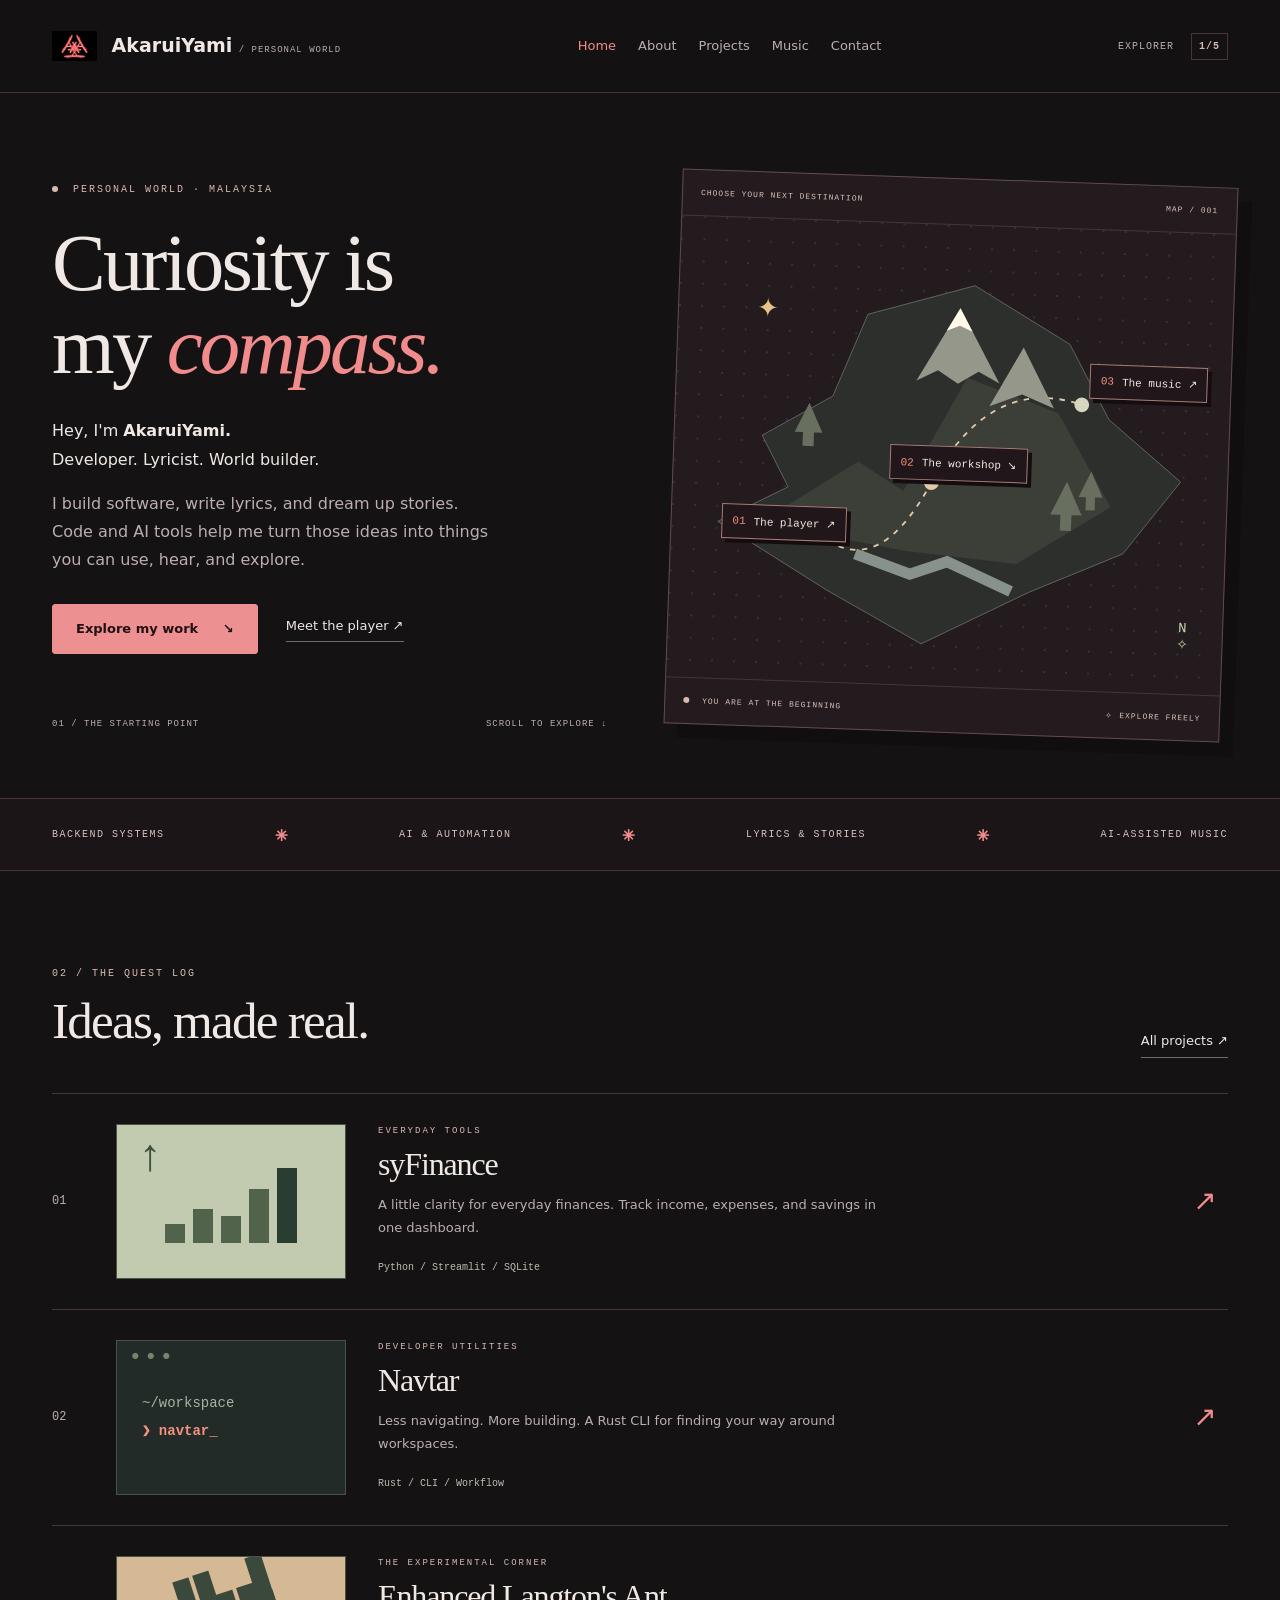
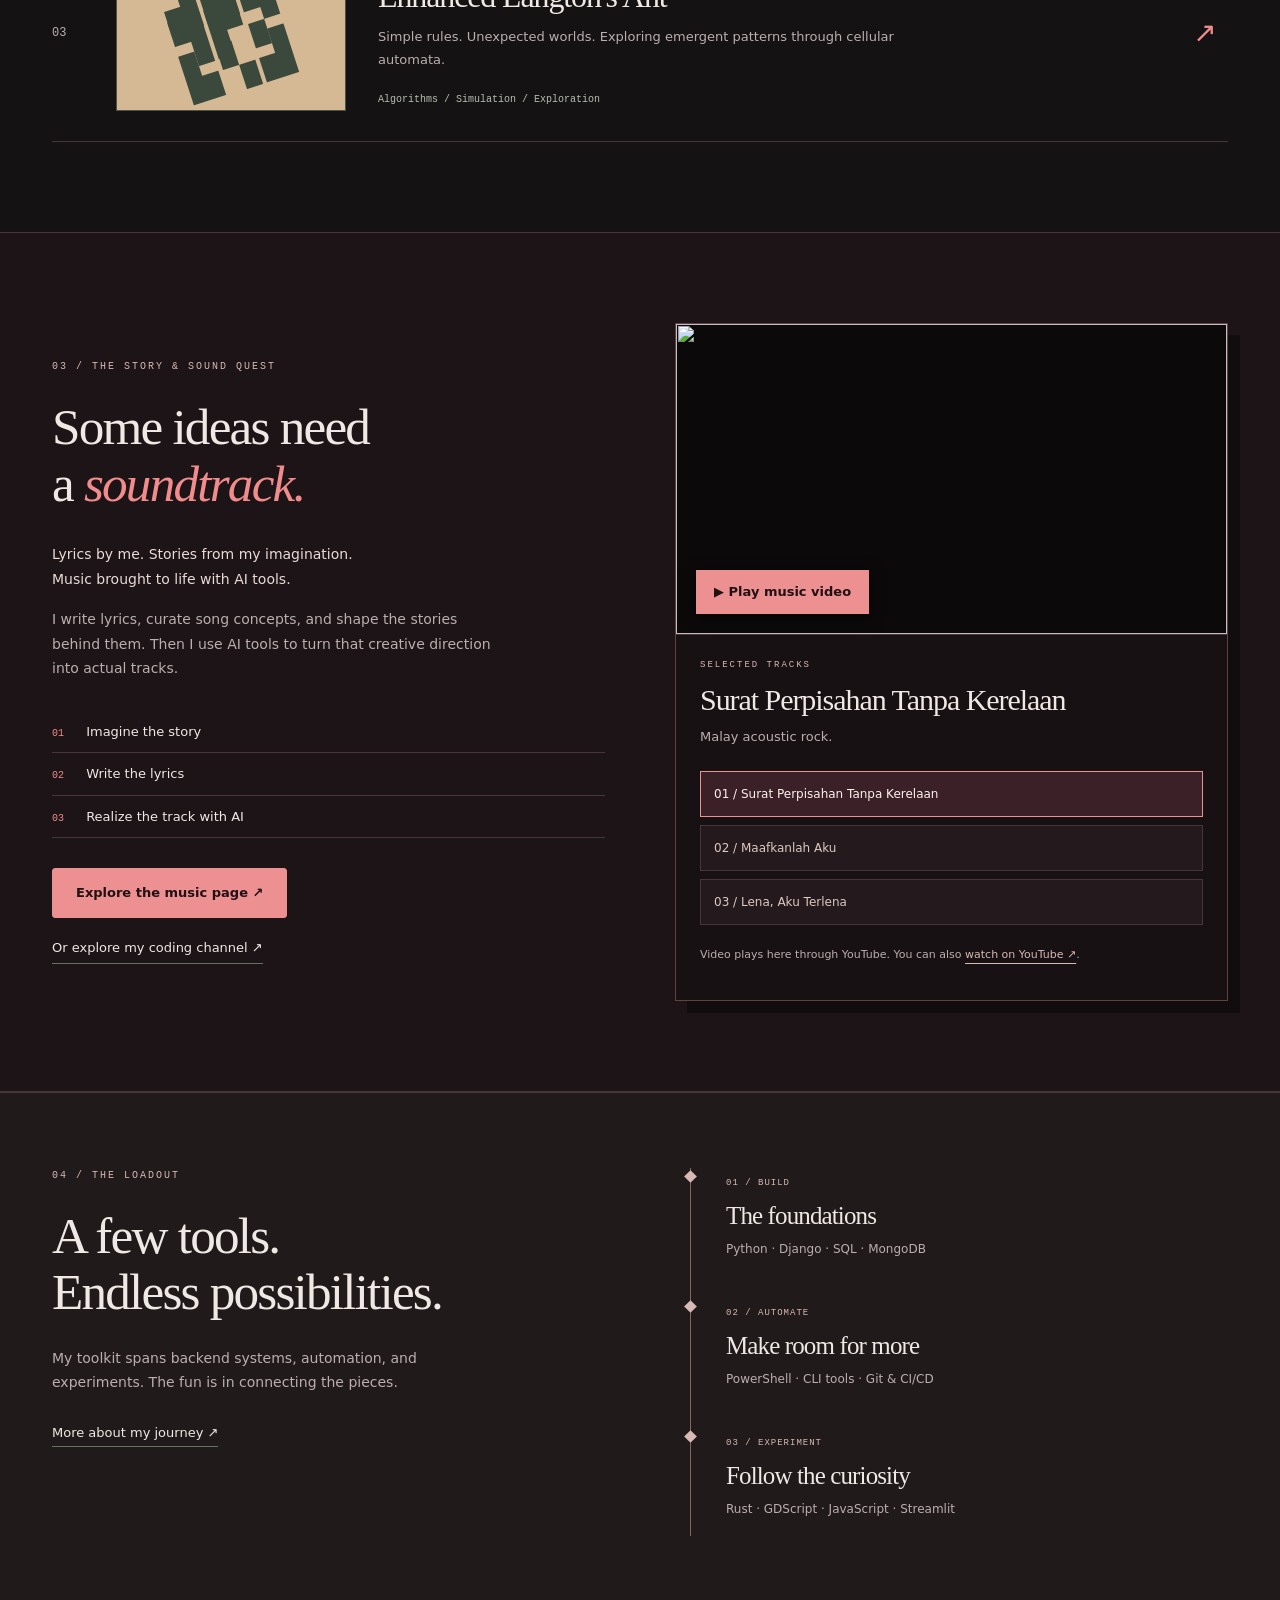
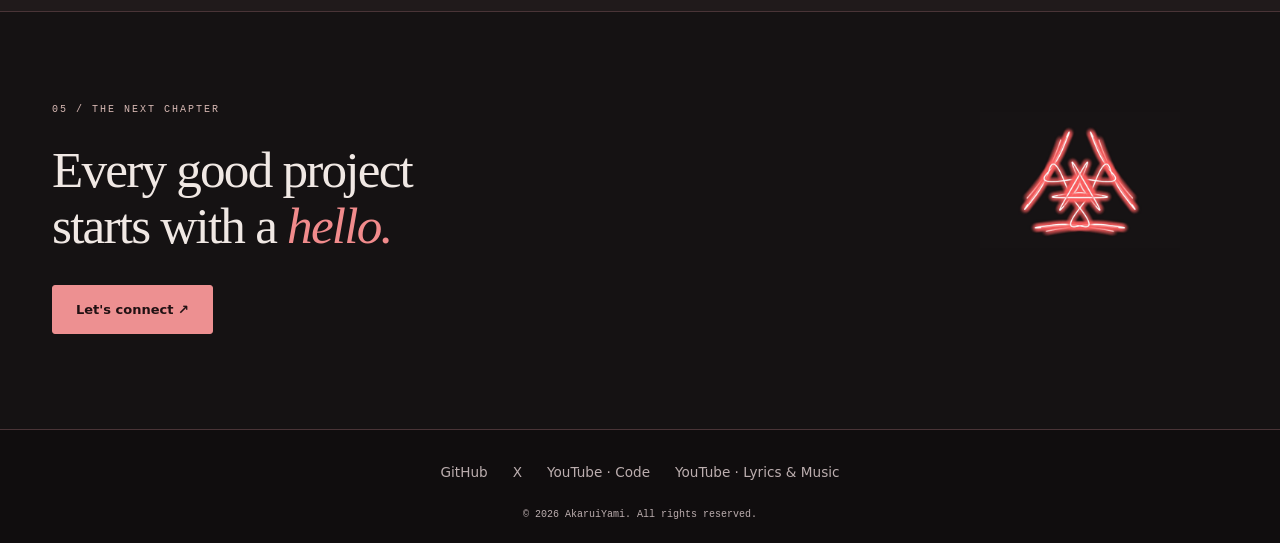
==== commit c2fac55e: "Redesign personal site with consistent navigation and curated music" ====
--- a/index.html
+++ b/index.html
@@ -5,37 +5,37 @@
     <meta charset="UTF-8">
     <meta name="viewport" content="width=device-width, initial-scale=1.0">
 
-    <title>AkaruiYami | Backend Developer, AI Engineer, and Projects</title>
+    <title>AkaruiYami | Code, Lyrics &amp; Creative Worlds</title>
 
     <meta name="description"
-        content="AkaruiYami is a backend developer and AI engineer building web applications, AI tools, dashboards, and software projects. Explore portfolio projects, skills, and experiments.">
+        content="Explore the world of AkaruiYami: backend development, AI engineering, original lyrics, stories, and AI-assisted music.">
     <meta name="author" content="AkaruiYami">
     <meta name="robots" content="index, follow">
-    <link rel="canonical" href="https://akaruiyami.github.io/">
+    <link rel="canonical" href="https://www.akaruiyami.my/">
 
-    <meta property="og:title" content="AkaruiYami | Backend Developer, AI Engineer, and Projects">
+    <meta property="og:title" content="AkaruiYami | Code, Lyrics &amp; Creative Worlds">
     <meta property="og:description"
-        content="Portfolio of AkaruiYami featuring web applications, AI tools, dashboards, and software engineering projects.">
+        content="Code, lyrics, and creative worlds by AkaruiYami. Discover software projects and original music ideas realized with AI tools.">
     <meta property="og:type" content="website">
-    <meta property="og:url" content="https://akaruiyami.github.io/">
-    <meta property="og:image" content="https://akaruiyami.github.io/statics/assets/akaruiyami-code-logo.jpg">
+    <meta property="og:url" content="https://www.akaruiyami.my/">
+    <meta property="og:image" content="https://www.akaruiyami.my/statics/assets/akaruiyami-insignia.jpg">
 
     <meta name="twitter:card" content="summary_large_image">
-    <meta name="twitter:title" content="AkaruiYami | Backend Developer, AI Engineer, and Projects">
+    <meta name="twitter:title" content="AkaruiYami | Code, Lyrics &amp; Creative Worlds">
     <meta name="twitter:description"
-        content="Portfolio of AkaruiYami featuring web applications, AI tools, dashboards, and software engineering projects.">
-    <meta name="twitter:image" content="https://akaruiyami.github.io/statics/assets/akaruiyami-code-logo.jpg">
+        content="Code, lyrics, and creative worlds by AkaruiYami. Discover software projects and original music ideas realized with AI tools.">
+    <meta name="twitter:image" content="https://www.akaruiyami.my/statics/assets/akaruiyami-insignia.jpg">
 
     <link rel="icon" type="image/svg+xml" href="/statics/assets/favicon.svg">
     <link href="https://cdn.jsdelivr.net/npm/bootstrap@5.3.2/dist/css/bootstrap.min.css" rel="stylesheet">
-    <link href="/css/theme.css" rel="stylesheet">
+    <link href="/css/theme.css?v=20261104-3" rel="stylesheet">
 
     <script type="application/ld+json">
     {
         "@context": "https://schema.org",
         "@type": "Person",
         "name": "AkaruiYami",
-        "url": "https://akaruiyami.github.io/",
+        "url": "https://www.akaruiyami.my/",
         "sameAs": [
             "https://github.com/AkaruiYami",
             "https://www.youtube.com/@akaruiyamilyrics",
@@ -45,99 +45,51 @@
     </script>
 </head>
 
-<body class="d-flex flex-column min-vh-100">
-    <div id="navbar"></div>
-    <script src="/js/navbar.js"></script>
-
-    <main>
-        <!-- Hero Section -->
-        <section class="hero-section">
-            <div class="container text-center hero-content">
-                <img class="img-fluid rounded-circle shadow-lg mb-4 glow-red" src="./statics/assets/akaruiyami-code-logo.jpg"
-                    alt="AkaruiYami profile logo" width="150" height="150">
-
-                <h1 class="hero-title">AkaruiYami</h1>
-                <p class="hero-subtitle">
-                    Backend Developer &amp; AI Engineer<span class="typing-cursor"></span>
-                </p>
-                <p class="lead mt-3" style="max-width: 600px; margin-inline: auto;">
-                    Building practical software, AI tools, and web applications with Python and modern frameworks.
-                </p>
-                <div class="hero-cta mt-4">
-                    <a href="/pages/projects.html" class="btn btn-primary btn-lg">View Projects</a>
-                    <a href="/pages/about.html" class="btn btn-outline-secondary btn-lg">About Me</a>
-                </div>
-            </div>
-        </section>
-
-        <!-- Skills Strip -->
-        <section class="container text-center mt-5 reveal">
-            <h2 class="mb-4" style="font-family: 'Jersey', sans-serif; letter-spacing: 0.15em; text-transform: uppercase; font-size: 1.4rem;">Technologies I Work With</h2>
-            <div class="skills-strip justify-content-center">
-                <span class="skill-badge">Python</span>
-                <span class="skill-badge">JavaScript</span>
-                <span class="skill-badge">Rust</span>
-                <span class="skill-badge">GDScript</span>
-                <span class="skill-badge">Django</span>
-                <span class="skill-badge">Streamlit</span>
-                <span class="skill-badge">Bootstrap</span>
-                <span class="skill-badge">Figma</span>
-                <span class="skill-badge">SQL</span>
-                <span class="skill-badge">MongoDB</span>
-                <span class="skill-badge">Git &amp; CI/CD</span>
-                <span class="skill-badge">PowerShell</span>
-                <span class="skill-badge">CLI Tools</span>
-            </div>
-        </section>
-
-        <!-- Featured Projects -->
-        <section class="container mt-5 pt-4 reveal">
-            <div class="divider-glyph">△ ✕ △</div>
-            <h2 class="text-center mb-4" style="font-family: 'Jersey', sans-serif; letter-spacing: 0.15em; text-transform: uppercase;">
-                Featured Projects
-            </h2>
-            <div class="featured-grid mt-4">
-                <div class="featured-card">
-                    <div class="card-body">
-                        <h3>syFinance</h3>
-                        <p>Personal finance dashboard for tracking income, expenses, and savings insights. Built with Streamlit, Python, and SQLite.</p>
-                    </div>
-                    <div class="card-footer">
-                        <a href="https://github.com/AkaruiYami/syFinance" class="btn btn-primary btn-sm">View</a>
-                    </div>
-                </div>
-                <div class="featured-card">
-                    <div class="card-body">
-                        <h3>Navtar</h3>
-                        <p>A Rust-based CLI tool for navigating and managing workspaces more efficiently.</p>
-                    </div>
-                    <div class="card-footer">
-                        <a href="https://github.com/AkaruiYami/navtar" class="btn btn-primary btn-sm">View</a>
-                    </div>
-                </div>
-                <div class="featured-card">
-                    <div class="card-body">
-                        <h3>Enhanced Langton's Ant</h3>
-                        <p>Experimental cellular automata simulation exploring emergent behavior, rule variations, and pattern formation.</p>
-                    </div>
-                    <div class="card-footer">
-                        <a href="https://github.com/AkaruiYami/enhanced-langton-ant" class="btn btn-primary btn-sm">View</a>
-                    </div>
-                </div>
-            </div>
-            <div class="text-center mt-4">
-                <a href="/pages/projects.html" class="btn btn-outline-accent">See All Projects</a>
-            </div>
-        </section>
-    </main>
-
-    <script src="https://cdn.jsdelivr.net/npm/bootstrap@5.3.2/dist/js/bootstrap.bundle.min.js"></script>
-    <!-- Footer -->
-    <div id="footer-container" class="mt-5"></div>
-    <script src="/js/footer.js"></script>
-    <script src="/js/progress.js"></script>
-    <script src="/js/reveal.js"></script>
-    <script src="/js/backtotop.js"></script>
-</body>
-
-</html>
+<body class="d-flex flex-column min-vh-100 home-page">
+<a class="skip-link" href="#main">Skip to content</a>
+<div id="navbar"><nav class="adventure-nav container" aria-label="Main navigation"><a class="world-brand" href="/index.html" aria-label="AkaruiYami home"><img class="brand-insignia" src="/statics/assets/akaruiyami-insignia.jpg" width="45" height="32" alt=""> AkaruiYami<span class="brand-sub"> / PERSONAL WORLD</span></a><div class="world-links"><a class="nav-link" href="/index.html">Home</a><a class="nav-link" href="/pages/about.html">About</a><a class="nav-link" href="/pages/projects.html">Projects</a><a class="nav-link" href="/pages/music.html">Music</a><a class="nav-link" href="/pages/contact.html">Contact</a></div><span class="explorer-status" title="Explore all five pages"><span>EXPLORER</span> <b id="explorer-count">0/5</b></span></nav></div><script src="/js/navbar.js?v=20261104-3"></script>
+<main id="main">
+<section class="adventure-hero container">
+<div class="hero-copy"><p class="eyebrow"><span class="status-dot"></span> PERSONAL WORLD · MALAYSIA</p>
+<h1>Curiosity is<br>my <em>compass.</em></h1>
+<p class="intro">Hey, I'm <strong>AkaruiYami.</strong><br>Developer. Lyricist. World builder.</p>
+<p>I build software, write lyrics, and dream up stories. Code and AI tools help me turn those ideas into things you can use, hear, and explore.</p>
+<div class="adventure-actions"><a class="btn btn-primary" href="#quests">Explore my work <span>↘</span></a><a class="quiet-link" href="/pages/about.html">Meet the player ↗</a></div>
+<div class="hero-meta"><span>01 / THE STARTING POINT</span><span>SCROLL TO EXPLORE ↓</span></div></div>
+<div class="world-panel"><div class="world-top"><span>CHOOSE YOUR NEXT DESTINATION</span><span>MAP / 001</span></div>
+<div class="world-map" aria-label="Explore the portfolio map">
+<svg class="terrain" viewBox="0 0 600 500" aria-hidden="true"><defs><pattern id="dots" width="24" height="24" patternUnits="userSpaceOnUse"><circle cx="1" cy="1" r="1" fill="#ffffff" opacity=".14"/></pattern></defs><rect width="600" height="500" fill="url(#dots)"/><path d="M50 330 125 290 95 235 170 190 205 100 320 65 425 125 470 205 550 270 490 350 390 395 275 455 170 400Z" fill="#222e2d" stroke="#51645a"/><path d="m95 330 105-70 50 30 65-125 100 35 60 100-100 65-120-10Z" fill="#2e3d35"/><path d="M150 330 Q220 400 280 280 T440 190" stroke="#e9b57b" stroke-width="2" stroke-dasharray="6 7" fill="none"/><path d="m260 170 45-80 45 80-23-12-22 14-22-14Z M340 195l35-65 35 65-35-14Z" fill="#7b9081"/><path d="m291 115 14-25 14 25-14-6Z" fill="#f1e9d8"/><g fill="#536d53"><path d="m130 230 15-32 15 32h-9v15h-12v-15Z"/><path d="m410 310 17-36 17 36h-11v17h-12v-17Z"/><path d="m440 290 13-28 13 28h-8v14h-10v-14Z"/></g><path d="m200 360 60 20 40-15 70 30" fill="none" stroke="#648e94" stroke-width="12"/><circle cx="150" cy="330" r="8" fill="#f78a72"/><circle cx="280" cy="280" r="8" fill="#e9b57b"/><circle cx="440" cy="190" r="8" fill="#b7cdab"/></svg>
+<a class="map-stop stop-about" href="/pages/about.html"><span>01</span> The player ↗</a><a class="map-stop stop-work" href="#quests"><span>02</span> The workshop ↘</a><a class="map-stop stop-contact" href="/pages/music.html"><span>03</span> The music ↗</a><span class="map-compass" aria-hidden="true">N<br>✧</span>
+<button class="map-secret" aria-label="Investigate the mysterious star" title="Something is hidden here">✦</button>
+</div><div class="world-bottom"><span><i class="status-dot"></i> YOU ARE AT THE BEGINNING</span><span>✧ EXPLORE FREELY</span></div></div>
+</section>
+<div class="specialty-strip"><div class="container"><span>BACKEND SYSTEMS</span><b>✳</b><span>AI &amp; AUTOMATION</span><b>✳</b><span>LYRICS &amp; STORIES</span><b>✳</b><span>AI-ASSISTED MUSIC</span></div></div>
+<section class="container quest-section" id="quests"><div class="section-heading"><div><p class="eyebrow">02 / THE QUEST LOG</p><h2>Ideas, made real.</h2></div><a class="quiet-link" href="/pages/projects.html">All projects ↗</a></div>
+<div class="quest-list">
+<a class="quest-row" href="https://github.com/AkaruiYami/syFinance"><span class="quest-number">01</span><div class="project-art finance-art" aria-hidden="true"><span>↑</span><i></i><i></i><i></i><i></i><i></i></div><div class="quest-description"><span class="eyebrow">EVERYDAY TOOLS</span><h3>syFinance</h3><p>A little clarity for everyday finances. Track income, expenses, and savings in one dashboard.</p><span class="project-tags">Python / Streamlit / SQLite</span></div><span class="project-arrow">↗</span></a>
+<a class="quest-row" href="https://github.com/AkaruiYami/navtar"><span class="quest-number">02</span><div class="project-art terminal-art" aria-hidden="true"><small>● ● ●</small><span>~/workspace<br><b>❯ navtar_</b></span></div><div class="quest-description"><span class="eyebrow">DEVELOPER UTILITIES</span><h3>Navtar</h3><p>Less navigating. More building. A Rust CLI for finding your way around workspaces.</p><span class="project-tags">Rust / CLI / Workflow</span></div><span class="project-arrow">↗</span></a>
+<a class="quest-row" href="https://github.com/AkaruiYami/enhanced-langton-ant"><span class="quest-number">03</span><div class="project-art ant-art" aria-hidden="true"><span>▟▙▟<br>▜▛▞<br>▙▚▟</span></div><div class="quest-description"><span class="eyebrow">THE EXPERIMENTAL CORNER</span><h3>Enhanced Langton's Ant</h3><p>Simple rules. Unexpected worlds. Exploring emergent patterns through cellular automata.</p><span class="project-tags">Algorithms / Simulation / Exploration</span></div><span class="project-arrow">↗</span></a>
+</div></section>
+<section class="music-section" id="music"><div class="container creative-grid"><div class="music-copy"><p class="eyebrow">03 / THE STORY &amp; SOUND QUEST</p><h2>Some ideas need<br>a <em>soundtrack.</em></h2><p class="music-lead">Lyrics by me. Stories from my imagination.<br>Music brought to life with AI tools.</p><p>I write lyrics, curate song concepts, and shape the stories behind them. Then I use AI tools to turn that creative direction into actual tracks.</p><ol class="music-process"><li><span>01</span> Imagine the story</li><li><span>02</span> Write the lyrics</li><li><span>03</span> Realize the track with AI</li></ol><a class="btn btn-primary" href="/pages/music.html">Explore the music page ↗</a><a class="music-code-link quiet-link" href="https://www.youtube.com/@akaruiyamicode">Or explore my coding channel ↗</a></div><div class="music-showcase" aria-label="Selected music videos">
+  <div class="music-stage" id="music-stage"><div class="music-empty"><img src="/statics/assets/akaruiyami-insignia.jpg" alt="AkaruiYami insignia" width="215" height="146"><span class="eyebrow">AKARUIYAMI / LYRICS &amp; MUSIC</span><p>Step into a story. Stay for the sound.</p><a class="quiet-link" href="https://www.youtube.com/@akaruiyamilyrics">Discover the music channel ↗</a></div></div>
+  <div class="music-now"><span class="eyebrow">SELECTED TRACKS</span><h3 id="music-title">Stories in sound</h3><p id="music-description">Original lyrics and song ideas, brought to life with AI tools.</p></div>
+  <div class="music-selection" id="music-selection" aria-label="Choose a music video" hidden></div>
+  <p class="music-playback-note" id="music-playback-note" hidden>Video plays here through YouTube. You can also <a id="music-watch-link">watch on YouTube ↗</a>.</p>
+  <p id="music-status" role="status" class="visually-hidden"></p>
+</div></div></section>
+<section class="loadout-section"><div class="container loadout-grid"><div><p class="eyebrow">04 / THE LOADOUT</p><h2>A few tools.<br>Endless possibilities.</h2><p>My toolkit spans backend systems, automation, and experiments. The fun is in connecting the pieces.</p><a class="quiet-link" href="/pages/about.html">More about my journey ↗</a></div><div class="skill-paths"><div><span>01 / BUILD</span><h3>The foundations</h3><p>Python · Django · SQL · MongoDB</p></div><div><span>02 / AUTOMATE</span><h3>Make room for more</h3><p>PowerShell · CLI tools · Git &amp; CI/CD</p></div><div><span>03 / EXPERIMENT</span><h3>Follow the curiosity</h3><p>Rust · GDScript · JavaScript · Streamlit</p></div></div></div></section>
+<section class="container next-quest"><p class="eyebrow">05 / THE NEXT CHAPTER</p><h2>Every good project<br>starts with a <em>hello.</em></h2><a class="btn btn-primary" href="/pages/contact.html">Let's connect ↗</a><img class="end-insignia" src="/statics/assets/akaruiyami-insignia.jpg" alt="AkaruiYami insignia" width="180" height="122" loading="lazy"></section>
+</main><div id="footer-container"><footer class="footer-sigil text-center py-4">
+  <div class="container">
+    <div class="footer-social">
+      <a href="https://github.com/AkaruiYami" target="_blank" rel="noopener noreferrer">GitHub</a>
+      <a href="https://x.com/AkaruiYamiCode" target="_blank" rel="noopener noreferrer">X</a>
+      <a href="https://www.youtube.com/@akaruiyamicode" target="_blank" rel="noopener noreferrer">YouTube · Code</a>
+      <a href="https://www.youtube.com/@akaruiyamilyrics" target="_blank" rel="noopener noreferrer">YouTube · Lyrics &amp; Music</a>
+    </div>
+    <p class="mb-0 small">
+      &copy; <span id="copyright-year">2026</span> AkaruiYami. All rights reserved.
+    </p>
+  </div>
+</footer>
+</div><script src="/js/footer.js?v=20261104-3"></script><script src="/js/adventure.js?v=20261104-3"></script><script src="/js/music.js?v=20261104-3"></script><script src="/js/backtotop.js?v=20261104-3"></script></body></html>
--- a/css/theme.css
+++ b/css/theme.css
@@ -837,3 +837,965 @@
   }
 }
 
+/* Personal world — shared visual language */
+:root {
+  --bg-main:#141918;
+  --bg-card:#1c2220;
+  --text-main:#ede9df;
+  --text-muted:#acb4aa;
+  --border-soft:#374039;
+  --red-glow:#f4927d;
+  --cold-accent:#c8d7b5
+}
+
+body {
+  animation:none
+}
+h1,h2,h3,.navbar-brand {
+  font-family:Georgia,'Times New Roman',serif;
+  letter-spacing:-.035em
+}
+h1 {
+  text-shadow:none;
+  text-transform:none
+}
+a {
+   text-underline-offset:5px
+}
+p {
+  line-height:1.75
+}
+::selection {
+  background:#f4927d;
+  color:#141918
+}
+a:focus-visible,button:focus-visible {
+  outline:3px solid #eac187;
+  outline-offset:5px
+}
+.container {
+  max-width:1200px
+}
+.skip-link {
+  position:fixed;
+  top:-80px;
+  left:16px;
+  z-index:2000;
+  background:#f4927d;
+  color:#141918;
+  padding:12px
+}
+.skip-link:focus {
+  top:12px
+}
+
+#navbar {
+  background:#141918ed;
+  border-bottom:1px solid var(--border-soft);
+  backdrop-filter:blur(14px)
+}
+.adventure-nav {
+  display:flex;
+  align-items:center;
+  justify-content:space-between;
+  gap:24px;
+  min-height:92px
+}
+.world-brand {
+  font-size:19px;
+  font-weight:650;
+  color:var(--text-main);
+  text-decoration:none;
+  white-space:nowrap
+}
+.brand-symbol {
+  color:var(--red-glow);
+  font-size:32px;
+  vertical-align:middle;
+  margin-right:8px
+}
+.brand-sub {
+  font:9px monospace;
+  color:var(--text-muted);
+  letter-spacing:1px
+}
+.world-links {
+  display:flex;
+  gap:30px
+}
+.world-links .nav-link {
+  font-size:13px;
+  color:var(--text-muted)
+}
+.world-links .nav-link:hover,.world-links .active {
+  color:var(--red-glow)
+}
+.explorer-status {
+  font:10px monospace;
+  color:var(--text-muted);
+  letter-spacing:1px
+}
+.explorer-status b {
+  color:var(--cold-accent);
+  margin-left:10px;
+  border:1px solid var(--border-soft);
+  padding:7px
+}
+.btn-primary {
+  background:#f4927d;
+  border:1px solid #f4927d;
+  color:#161c18;
+  text-shadow:none;
+  border-radius:3px;
+  padding:14px 23px;
+  font-size:13px;
+  font-weight:650
+}
+.btn-primary:hover {
+  background:#ffb19f;
+  color:#141918;
+  border-color:#ffb19f;
+  box-shadow:none
+}
+.quiet-link {
+  font-size:13px;
+  color:var(--text-main);
+  text-decoration:none;
+  border-bottom:1px solid #657163;
+  padding-bottom:6px
+}
+.quiet-link:hover {
+  color:var(--red-glow)
+}
+
+.adventure-hero {
+  display:grid;
+  grid-template-columns:1fr 1fr;
+  gap:65px;
+  align-items:center;
+  padding-top:85px;
+  padding-bottom:65px
+}
+.eyebrow {
+  font:10px/1.5 monospace;
+  letter-spacing:2px;
+  color:var(--cold-accent);
+  margin-bottom:25px
+}
+.status-dot {
+  display:inline-block;
+  width:6px;
+  height:6px;
+  background:var(--cold-accent);
+  border-radius:50%;
+  margin-right:7px
+}
+.hero-copy h1 {
+  font-size:clamp(56px,6.3vw,86px);
+  line-height:1.02;
+  margin:0 0 30px
+}
+.home-page em {
+  font-weight:normal;
+  color:var(--red-glow)
+}
+.hero-copy .intro {
+  color:var(--text-main);
+  font-size:17px;
+  line-height:1.8
+}
+.hero-copy>p:not(.eyebrow) {
+  max-width:440px;
+  font-size:14px
+}
+.adventure-actions {
+  display:flex;
+  align-items:center;
+  gap:28px;
+  margin-top:30px
+}
+.adventure-actions .btn span {
+  margin-left:20px
+}
+.hero-meta {
+  display:flex;
+  justify-content:space-between;
+  margin-top:65px;
+  font:9px monospace;
+  letter-spacing:1px;
+  color:var(--text-muted)
+}
+
+.world-panel {
+  border:1px solid #455147;
+  background:#1b2320;
+  transform:rotate(2deg);
+  position:relative;
+  box-shadow:14px 14px 0 #101612
+}
+.world-top,.world-bottom {
+  display:flex;
+  justify-content:space-between;
+  padding:18px;
+  font:8px monospace;
+  letter-spacing:1px;
+  color:#b5c2ad
+}
+.world-top {
+  border-bottom:1px solid #374039
+}
+.world-bottom {
+  border-top:1px solid #374039
+}
+.world-map {
+  position:relative;
+  aspect-ratio:6/5
+}
+.terrain {
+  width:100%;
+  height:100%;
+  position:absolute;
+  inset:0
+}
+.map-stop {
+  position:absolute;
+  display:flex;
+  align-items:center;
+  gap:8px;
+  background:#17201b;
+  border:1px solid #71836c;
+  padding:10px;
+  font:11px monospace;
+  text-decoration:none;
+  color:#ede9df;
+  box-shadow:4px 4px 0 #0c140f
+}
+.map-stop:hover {
+  color:#141918;
+  background:#c8d7b5;
+  transform:translateY(-3px)
+}
+.map-stop span {
+  color:#f4927d
+}
+.stop-about {
+  top:62%;
+  left:9%
+}
+.stop-work {
+  top:48%;
+  left:39%
+}
+.stop-contact {
+  top:29%;
+  right:4%
+}
+.map-compass {
+  position:absolute;
+  right:6%;
+  bottom:9%;
+  font:14px monospace;
+  text-align:center;
+  color:#c8d7b5
+}
+.map-secret {
+  position:absolute;
+  top:15%;
+  left:13%;
+  background:none;
+  border:0;
+  color:#eac187;
+  font-size:26px;
+  transition:transform .2s
+}
+.map-secret:hover,.map-secret.discovered {
+  transform:rotate(45deg) scale(1.3)
+}
+.discovery-message {
+  font:11px/1.6 monospace;
+  padding:0 18px;
+  color:#eac187
+}
+.discovery-message:empty {
+  display:none
+}
+
+.specialty-strip {
+  border-top:1px solid var(--border-soft);
+  border-bottom:1px solid var(--border-soft)
+}
+.specialty-strip .container {
+  display:flex;
+  justify-content:space-between;
+  align-items:center;
+  gap:18px;
+  padding-top:23px;
+  padding-bottom:23px;
+  font:10px monospace;
+  letter-spacing:1.5px;
+  color:#c4c9be
+}
+.specialty-strip b {
+  font-size:20px;
+  color:var(--red-glow)
+}
+.quest-section {
+  padding-top:95px;
+  padding-bottom:90px;
+  scroll-margin-top:110px
+}
+.section-heading {
+  display:flex;
+  align-items:end;
+  justify-content:space-between;
+  margin-bottom:35px
+}
+.section-heading .eyebrow {
+  margin-bottom:12px
+}
+.home-page h2 {
+  font-size:clamp(35px,4vw,52px);
+  line-height:1.1
+}
+.quest-row {
+  display:grid;
+  grid-template-columns:32px 230px 1fr 35px;
+  align-items:center;
+  gap:32px;
+  padding:30px 0;
+  border-top:1px solid var(--border-soft);
+  color:var(--text-main);
+  text-decoration:none
+}
+.quest-row:last-child {
+  border-bottom:1px solid var(--border-soft)
+}
+.quest-row:hover {
+  color:var(--text-main)
+}
+.quest-number {
+  font:12px monospace;
+  color:var(--text-muted)
+}
+.quest-description .eyebrow {
+  font-size:9px;
+  margin-bottom:7px;
+  display:block
+}
+.quest-description h3 {
+  font-size:32px;
+  margin-bottom:10px
+}
+.quest-description p {
+  font-size:13px;
+  max-width:520px;
+  margin-bottom:14px
+}
+.project-tags {
+  font:10px monospace;
+  color:#b8bfaf
+}
+.project-arrow {
+  font-size:28px;
+  color:var(--red-glow);
+  transition:transform .2s
+}
+.quest-row:hover .project-arrow {
+  transform:translate(4px,-4px)
+}
+.project-art {
+  height:155px;
+  overflow:hidden;
+  border:1px solid #495448;
+  position:relative;
+  display:flex;
+  align-items:center;
+  justify-content:center;
+  transition:transform .2s
+}
+.quest-row:hover .project-art {
+  transform:rotate(-2deg)
+}
+.finance-art {
+  background:#c2cbb0;
+  gap:8px;
+  align-items:end;
+  padding:35px
+}
+.finance-art i {
+  background:#52634b;
+  width:20px;
+  height:22%
+}
+.finance-art i:nth-of-type(2) {
+  height:40%
+}
+.finance-art i:nth-of-type(3) {
+  height:32%
+}
+.finance-art i:nth-of-type(4) {
+  height:65%
+}
+.finance-art i:nth-of-type(5) {
+  height:90%;
+  background:#293e31
+}
+.finance-art>span {
+  position:absolute;
+  top:4px;
+  left:22px;
+  color:#3e533d;
+  font:45px Georgia
+}
+.terminal-art {
+  background:#222b28;
+  justify-content:start;
+  padding:25px
+}
+.terminal-art small {
+  position:absolute;
+  top:9px;
+  left:15px;
+  color:#768570;
+  font-size:8px;
+  letter-spacing:3px
+}
+.terminal-art>span {
+  font:14px/2 monospace;
+  color:#a5b69e
+}
+.terminal-art b {
+  color:#f4927d
+}
+.ant-art {
+  background:#d5b994;
+  color:#3a493c
+}
+.ant-art span {
+  font:43px/.85 monospace;
+  letter-spacing:5px;
+  transform:rotate(-18deg)
+}
+
+.loadout-section {
+  background:#1b231f;
+  border-block:1px solid var(--border-soft);
+  padding:75px 0
+}
+.loadout-grid {
+  display:grid;
+  grid-template-columns:1fr 1fr;
+  gap:100px
+}
+.loadout-grid>div>p:not(.eyebrow) {
+  max-width:400px;
+  font-size:14px;
+  margin-block:25px
+}
+.skill-paths {
+  border-left:1px solid #56644e;
+  padding-left:35px
+}
+.skill-paths>div {
+  position:relative;
+  padding:0 0 22px
+}
+.skill-paths>div:last-child {
+  padding-bottom:0
+}
+.skill-paths>div:before {
+  content:'';
+  position:absolute;
+  left:-40px;
+  top:4px;
+  width:9px;
+  height:9px;
+  background:#c8d7b5;
+  transform:rotate(45deg)
+}
+.skill-paths span {
+  font:9px monospace;
+  letter-spacing:1px;
+  color:#c8d7b5
+}
+.skill-paths h3 {
+  font-size:25px;
+  margin-top:9px
+}
+.skill-paths p {
+  font-size:12px
+}
+.next-quest {
+  position:relative;
+  padding-top:90px;
+  padding-bottom:95px
+}
+.next-quest h2 {
+  margin-bottom:30px
+}
+.end-mark {
+  position:absolute;
+  right:8%;
+  top:75px;
+  font-size:170px;
+  color:#c8d7b5;
+  line-height:1
+}
+.footer-sigil {
+  background:#111713
+}
+.footer-sigil .footer-social {
+  gap:25px
+}
+.footer-sigil p {
+  font:10px monospace;
+  margin-top:18px
+}
+.about-page,.projects-page,.contact-page {
+  padding-bottom:60px
+}
+.about-page h1,.projects-page h1,.contact-page h1 {
+  font-family:Georgia,serif;
+  letter-spacing:-2px;
+  text-transform:none;
+  text-shadow:none;
+  font-size:clamp(40px,6vw,65px)
+}
+.about-page h3 {
+  font-family:Georgia,serif;
+  letter-spacing:-.5px
+}
+.skill-badge {
+  background:#242e26;
+  border-color:#485641;
+  border-radius:3px
+}
+.glow-red {
+  box-shadow:0 0 0 8px #28332a
+}
+.projects-page .card,.featured-card {
+  background:#1b231f;
+  border-color:#3e493d;
+  border-radius:4px
+}
+.reveal {
+  opacity:1;
+  transform:none
+}
+.reveal-ready .reveal {
+  opacity:0;
+  transform:translateY(24px)
+}
+.reveal-ready .reveal.visible {
+  opacity:1;
+  transform:none
+}
+
+@media(max-width:1000px) {
+  .brand-sub {
+  display:none
+}
+.adventure-hero {
+  gap:35px
+}
+.world-top,.world-bottom {
+  font-size:7px;
+  padding:12px
+}
+.quest-row {
+  grid-template-columns:25px 180px 1fr 25px;
+  gap:20px
+}
+.loadout-grid {
+  gap:50px
+}
+.world-links {
+  gap:20px
+}
+
+}
+
+@media(max-width:767px) {
+  .adventure-nav {
+  min-height:80px;
+  gap:12px;
+  flex-wrap:wrap;
+  padding-top:12px;
+  padding-bottom:12px
+}
+.world-brand {
+  font-size:16px
+}
+.brand-symbol {
+  font-size:24px
+}
+.world-links {
+  order:3;
+  width:100%;
+  justify-content:space-between
+}
+.world-links .nav-link {
+  font-size:12px
+}
+.explorer-status {
+  font-size:9px
+}
+.adventure-hero {
+  grid-template-columns:1fr;
+  padding-top:50px;
+  padding-bottom:45px;
+  gap:40px
+}
+.hero-copy h1 {
+  font-size:64px
+}
+.hero-meta {
+  margin-top:35px
+}
+.world-panel {
+  max-width:500px;
+  width:94%;
+  margin:0 auto
+}
+.specialty-strip .container {
+  flex-wrap:wrap;
+  justify-content:center;
+  font-size:8px;
+  gap:12px
+}
+.specialty-strip b:last-of-type {
+  display:none
+}
+.quest-section {
+  padding-top:60px;
+  padding-bottom:55px
+}
+.section-heading {
+  align-items:start;
+  gap:15px
+}
+.section-heading .quiet-link {
+  white-space:nowrap;
+  margin-top:35px
+}
+.quest-row {
+  grid-template-columns:1fr 25px;
+  gap:18px;
+  padding-block:25px
+}
+.quest-number {
+  display:none
+}
+.project-art {
+  grid-column:1/-1;
+  height:190px
+}
+.quest-description h3 {
+  font-size:29px
+}
+.loadout-grid {
+  grid-template-columns:1fr;
+  gap:30px
+}
+.loadout-section {
+  padding:50px 0
+}
+.next-quest {
+  padding-top:60px;
+  padding-bottom:60px
+}
+.end-mark {
+  font-size:65px;
+  top:auto;
+  bottom:50px;
+  right:20px
+}
+.adventure-actions {
+  gap:22px
+}
+.world-bottom {
+  font-size:7px
+}
+.about-page {
+  width:100%
+}
+
+}
+
+@media(prefers-reduced-motion:reduce) {
+  html {
+  scroll-behavior:auto
+}
+*,*::before,*::after {
+  animation:none!important;
+  transition:none!important
+}
+.reveal-ready .reveal {
+  opacity:1;
+  transform:none
+}
+
+}
+
+/* Yami: insignia, persona, and music */
+:root {
+  --bg-main: #151213;
+  --bg-card: #211a1c;
+  --text-main: #f0e8e4;
+  --text-muted: #bcaeaf;
+  --border-soft: #493437;
+  --red-glow: #f18b8c;
+  --cold-accent: #d8b9b4;
+}
+#navbar { background: #151213ed; }
+.brand-insignia { object-fit: contain; margin-right: 8px; border-radius: 2px; }
+.world-links { gap: 23px; }
+.btn-primary { background: #ed9091; border-color: #ed9091; color: #211113; }
+.btn-primary:hover { background: #ffb0ab; border-color: #ffb0ab; }
+.home-page em { color: #f18b8c; }
+
+
+
+
+
+
+
+
+
+
+
+.specialty-strip { background: #1c1517; }
+.specialty-strip .container { color: #d7c1bd; }
+.music-section { background: #1c1417; border-block: 1px solid var(--border-soft); padding: 90px 0; scroll-margin-top: 110px; }
+.creative-grid { display: grid; grid-template-columns: 1fr 1fr; gap: 70px; align-items: center; }
+.music-copy h2 { margin-bottom: 30px; }
+.music-copy>p:not(.eyebrow) { font-size: 14px; max-width: 440px; }
+.music-copy .music-lead { color: #ecdad6; font-size: 16px; }
+.music-process { list-style: none; padding: 0; margin: 30px 0; }
+.music-process li { font-size: 13px; padding: 11px 0; border-bottom: 1px solid #493437; }
+.music-process span { color: #f18b8c; font: 10px monospace; margin-right: 18px; }
+.music-code-link { display: table; margin-top: 20px; }
+.world-panel { background: #231b1d; border-color: #644b4b; box-shadow: 14px 14px 0 #110e0f; }
+.world-top,.world-bottom { color: #d8c1bc; border-color: #493437; }
+.map-stop { background: #21171a; border-color: #a67b77; box-shadow: 4px 4px 0 #150c10; }
+.map-stop:hover { background: #e4b7b0; }
+.terrain { filter: sepia(.4) saturate(.6); }
+.loadout-section { background: #201a1b; }
+.skill-paths { border-color: #896460; }
+.skill-paths>div:before { background: #d8b9b4; }
+.skill-paths span { color: #d8b9b4; }
+.end-insignia { position: absolute; right: 5%; top: 100px; width: 200px; height: auto; mix-blend-mode: screen; }
+.footer-sigil { background: #100d0e; }
+.footer-social { flex-wrap: wrap; }
+
+.projects-page .card,.featured-card { background: #211a1c; border-color: #493437; }
+.skill-badge { background: #2a2022; border-color: #65474a; }
+.glow-red { box-shadow: 0 0 0 6px #382125; }
+@media(max-width:1000px) {
+  .creative-grid { gap: 35px; }
+  .world-links { gap: 15px; }
+
+
+
+}
+@media(max-width:767px) {
+
+  .creative-grid { grid-template-columns: 1fr; gap: 45px; }
+  .music-section { padding: 60px 0; }
+  .end-insignia { width: 80px; top: auto; bottom: 65px; right: 12px; }
+  .world-links { gap: 10px; }
+  .world-links .nav-link { font-size: 11px; }
+  .specialty-strip .container { font-size: 8px; letter-spacing: 1px; }
+}
+/* Curated music player */
+.music-showcase { border: 1px solid #644045; background: #171113; box-shadow: 12px 12px 0 #110d0f; min-width: 0; }
+.music-stage { aspect-ratio: 16 / 9; background: #0b090a; position: relative; overflow: hidden; }
+.music-stage iframe { border: 0; width: 100%; height: 100%; position: absolute; inset: 0; }
+.music-empty { height: 100%; display: flex; align-items: center; justify-content: center; flex-direction: column; padding: 20px; background: radial-gradient(ellipse at center, #30171c, #0b090a 75%); }
+.music-empty img { width: 32%; height: auto; mix-blend-mode: screen; margin-bottom: 12px; }
+.music-empty .eyebrow { font-size: 8px; letter-spacing: 1.5px; margin-bottom: 8px; }
+.music-empty p { font: 19px Georgia, serif; color: #edc4bf; margin-bottom: 12px; }
+.music-empty .quiet-link { font-size: 10px; }
+.music-now { padding: 24px 24px 12px; border-top: 1px solid #493437; }
+.music-now .eyebrow { display: block; font-size: 9px; margin-bottom: 10px; }
+.music-now h3 { font-size: 30px; }
+.music-now p { font-size: 13px; margin-bottom: 10px; }
+.music-selection { display: flex; flex-direction: column; padding: 0 24px 20px; gap: 8px; }
+.music-selection[hidden],.music-playback-note[hidden] { display: none; }
+.music-track { text-align: left; background: #241a1d; border: 1px solid #493437; color: #ddc8c3; font-size: 12px; padding: 13px; }
+.music-track:hover,.music-track[aria-pressed=true] { border-color: #ed9091; background: #3b2028; color: #fff1ee; }
+.music-poster { display: block; border: 0; padding: 0; width: 100%; height: 100%; background: #0b090a; position: relative; }
+.music-poster img { width: 100%; height: 100%; object-fit: cover; }
+.music-play { position: absolute; bottom: 20px; left: 20px; background: #ed9091; color: #211113; padding: 12px 18px; font-size: 13px; font-weight: 650; box-shadow: 0 3px 16px #0008; }
+.music-poster:hover .music-play { background: #ffb0ab; }
+.music-playback-note { padding: 0 24px 20px; font-size: 11px; }
+@media(max-width:767px) {
+  .music-empty { padding: 12px; }
+  .music-empty img { width: 27%; margin-bottom: 5px; }
+  .music-empty p { font-size: 16px; margin-bottom: 8px; }
+  .music-empty .eyebrow { font-size: 7px; }
+}
+
+/* A consistent reading column for the About narrative. */
+.about-page .about-story {
+  max-width: 720px;
+}
+.about-story h2 {
+  font-family: Georgia, "Times New Roman", serif;
+  font-size: clamp(1.65rem, 3vw, 1.9rem);
+  letter-spacing: -.035em;
+  margin: 0 0 1rem;
+}
+.about-story p:last-child {
+  margin-bottom: 0;
+}
+.about-page .about-creative {
+  margin-top: 2.5rem;
+}
+
+/* About is a full-width destination, with readable columns within it. */
+.about-page.about-world { max-width: none; width: 100%; padding-bottom: 0; }
+.about-intro { display: grid; grid-template-columns: 1.25fr 1fr; align-items: center; gap: 90px; padding-top: 85px; padding-bottom: 80px; }
+.about-world .about-intro h1 { font-size: clamp(48px, 5.8vw, 78px); line-height: 1.06; margin: 0; letter-spacing: -.045em; }
+.about-world em { color: var(--red-glow); font-weight: normal; }
+.about-profile { border-left: 1px solid var(--border-soft); padding-left: 40px; }
+.about-profile img { display: block; width: 100px; height: auto; mix-blend-mode: screen; margin-bottom: 20px; }
+.about-profile p { font-size: 14px; }
+.about-profile p:first-of-type { font-size: 19px; color: var(--text-main); }
+.about-profile-meta { display: flex; flex-wrap: wrap; gap: 20px; font: 9px monospace; letter-spacing: 1px; color: var(--cold-accent); margin-top: 25px; }
+.about-chapters { background: #1c1417; border-block: 1px solid var(--border-soft); padding: 70px 0; }
+.about-world h2 { font-size: clamp(32px, 3.5vw, 46px); line-height: 1.15; }
+.about-world .section-heading .eyebrow { margin-bottom: 14px; }
+.about-chapter-grid { display: grid; grid-template-columns: 1fr 1fr; gap: 80px; margin-top: 45px; }
+.chapter-symbol { display: block; font: 28px monospace; color: var(--red-glow); margin-bottom: 20px; }
+.about-world .about-chapter-grid h3 { margin: 0 0 20px; font-size: 28px; }
+.about-chapter-grid p { font-size: 14px; }
+.about-chapter-grid .quiet-link { display: inline-block; margin-top: 14px; }
+.about-equipment { padding-top: 75px; padding-bottom: 75px; }
+.about-equipment .section-heading>p { font-size: 13px; }
+.about-skills-grid { display: grid; grid-template-columns: repeat(3, minmax(0, 1fr)); border-top: 1px solid var(--border-soft); border-left: 1px solid var(--border-soft); }
+.about-skill-group { padding: 28px; border-right: 1px solid var(--border-soft); border-bottom: 1px solid var(--border-soft); }
+.about-skill-group:last-child { grid-column: span 2; }
+.about-skill-group .eyebrow { display: block; font-size: 8px; margin-bottom: 16px; }
+.about-world .about-skill-group h3 { font-size: 23px; margin: 0 0 20px; }
+.about-skill-group .skills-strip { justify-content: flex-start; margin-top: 0; gap: 8px; }
+.about-skill-group .skill-badge { font-size: 12px; padding: 6px 10px; }
+.about-work { padding: 65px 0; background: #1c1417; border-block: 1px solid var(--border-soft); }
+.about-world .featured-card h3 { margin: 0 0 15px; font-size: 26px; }
+.about-world .featured-card { padding: 28px; }
+.about-world .featured-card .btn { margin-top: 20px; }
+.about-outro { display: flex; justify-content: space-between; align-items: center; gap: 25px; padding-top: 60px; padding-bottom: 60px; }
+.about-outro .eyebrow { margin-bottom: 12px; }
+@media(max-width:1000px) {
+  .about-intro { gap: 40px; }
+  .about-chapter-grid { gap: 40px; }
+  .about-skills-grid { grid-template-columns: repeat(2,minmax(0,1fr)); }
+  .about-skill-group:last-child { grid-column: span 2; }
+}
+@media(max-width:767px) {
+  .about-intro { grid-template-columns: 1fr; gap: 35px; padding-top: 50px; padding-bottom: 45px; }
+  .about-profile { border-left: 0; border-top: 1px solid var(--border-soft); padding-left: 0; padding-top: 25px; }
+  .about-profile img { width: 80px; }
+  .about-chapter-grid { grid-template-columns: 1fr; gap: 40px; margin-top: 30px; }
+  .about-chapters,.about-work { padding: 45px 0; }
+  .about-equipment { padding-top: 45px; padding-bottom: 45px; }
+  .about-equipment .section-heading { flex-direction: column; }
+  .about-skills-grid { grid-template-columns: 1fr; }
+  .about-skill-group:last-child { grid-column: auto; }
+  .about-world .featured-grid { grid-template-columns: 1fr; }
+  .about-work .section-heading { flex-direction: column; gap: 18px; }
+  .about-work .section-heading .quiet-link { margin-top: 0; }
+  .about-outro { align-items: flex-start; flex-direction: column; padding-block: 40px; }
+}
+
+/* Give the About introduction the weight of a lead paragraph. */
+.about-profile p { font-size: clamp(18px, 1.65vw, 21px); line-height: 1.65; }
+.about-profile p:first-of-type { font-size: clamp(24px, 2.2vw, 29px); }
+/* Projects uses the same open canvas as Home and About. */
+.projects-page.projects-world { width: 100%; max-width: none; padding-bottom: 0; }
+.projects-intro { display: grid; grid-template-columns: 1.2fr 1fr; gap: 90px; align-items: center; padding-top: 85px; padding-bottom: 80px; }
+.projects-world .projects-intro h1 { font-size: clamp(52px, 6vw, 80px); line-height: 1.05; letter-spacing: -.045em; margin: 0; }
+.projects-world em { color: var(--red-glow); font-weight: normal; }
+.projects-intro-copy>p:first-child { font-size: clamp(20px, 2vw, 25px); color: var(--text-main); line-height: 1.5; }
+.projects-intro-copy>p { font-size: 16px; }
+.projects-intro-copy .quiet-link { display: inline-block; margin-top: 15px; }
+.projects-world h2 { font-size: clamp(32px, 3.5vw, 46px); line-height: 1.15; }
+.project-feature-band { padding: 65px 0; background: #1c1417; border-block: 1px solid var(--border-soft); }
+.projects-world .section-heading .eyebrow { margin-bottom: 14px; }
+.projects-world .section-heading>p { font-size: 13px; }
+.project-highlights { display: grid; grid-template-columns: repeat(2,minmax(0,1fr)); gap: 40px; }
+.project-highlights .quest-row { display: grid; grid-template-columns: 1fr 30px; gap: 20px; padding: 0 0 25px; border-top: 0; border-bottom: 1px solid var(--border-soft); }
+.project-highlights .quest-number { display: none; }
+.project-highlights .project-art { grid-column: 1/-1; height: 210px; }
+.project-highlights .quest-description h3 { font-size: 32px; }
+.project-highlights .quest-description p { font-size: 15px; }
+.project-highlights .project-tags { font-size: 11px; }
+.project-highlights .project-arrow { align-self: start; margin-top: 28px; }
+.schedule-art { background: #38242b; flex-direction: column; gap: 15px; color: #edb2ad; }
+.schedule-art>span { font: 10px monospace; letter-spacing: 4px; }
+.schedule-art>div { font: 37px/1.05 monospace; letter-spacing: 8px; }
+.repository-library { padding-top: 75px; padding-bottom: 75px; scroll-margin-top: 110px; }
+.library-intro { font-size: 15px; margin-bottom: 30px; }
+.projects-world .project-card .card-body { padding: 26px; }
+.projects-world .project-card .card-title { font-family: Georgia,serif; font-size: 25px; letter-spacing: -.025em; overflow-wrap: anywhere; }
+.projects-world .project-card::after { content: none; }
+.projects-world .project-card .btn { font-size: 12px; padding: 10px 15px; }
+.projects-world .project-card .card-text { font-size: 14px; }
+.repository-loading { color: var(--text-muted); width: 100%; }
+.project-closing { background: #1c1417; border-top: 1px solid var(--border-soft); }
+@media(max-width:767px) {
+  .projects-intro { grid-template-columns: 1fr; gap: 30px; padding-top: 50px; padding-bottom: 45px; }
+  .project-feature-band { padding: 45px 0; }
+  .projects-world .section-heading { flex-direction: column; align-items: flex-start; }
+  .projects-world .section-heading .quiet-link { margin-top: 0; }
+  .project-highlights { grid-template-columns: 1fr; gap: 35px; }
+  .repository-library { padding-top: 45px; padding-bottom: 45px; }
+}
+/* Shared page destinations and consistent navigation. */
+.world-links { gap: 22px; }
+.world-links .nav-link[aria-current=page] { color: var(--red-glow); }
+.nav-link { min-height: 44px; display: inline-flex; align-items: center; }
+main { flex: 1; }
+[id] { scroll-margin-top: 110px; }
+.hero-copy>p:not(.eyebrow) { font-size: 16px; }
+.about-chapter-grid p { font-size: 16px; }
+.footer-sigil .footer-social a { padding-block: 8px; }
+.destination-intro { display: grid; grid-template-columns: 1.2fr 1fr; gap: 90px; align-items: center; padding-block: 85px; }
+.contact-page.contact-world { max-width: none; width: 100%; padding: 0; }
+.contact-world h1,.music-world h1 { font-family: Georgia,serif; font-size: clamp(48px,5.8vw,78px); line-height: 1.06; letter-spacing: -.045em; text-shadow: none; margin: 0; }
+.destination-intro em { color: var(--red-glow); font-weight: normal; }
+.destination-lead>p:first-child { font-size: clamp(20px,2vw,25px); color: var(--text-main); line-height: 1.5; }
+.destination-lead p { font-size: 16px; }
+.destination-lead .btn,.destination-lead .quiet-link { display: inline-block; margin-top: 15px; }
+.contact-world h2,.music-world h2 { font-size: clamp(32px,3.5vw,46px); }
+.contact-channels,.music-listening { padding-block: 65px; background: #1c1417; border-block: 1px solid var(--border-soft); }
+.contact-grid { display: grid; grid-template-columns: repeat(2,minmax(0,1fr)); gap: 30px; }
+.contact-route { padding: 32px; border: 1px solid var(--border-soft); text-decoration: none; background: #21191c; }
+.contact-route:hover { border-color: var(--red-glow); background: #2c1b21; }
+.contact-route h3 { font-size: 30px; color: var(--text-main); margin-bottom: 20px; }
+.contact-route h3 span { float: right; color: var(--red-glow); }
+.contact-route .eyebrow { display: block; margin-bottom: 25px; }
+.contact-route p { font-size: 16px; }
+.route-handle { font: 12px monospace; color: var(--cold-accent); overflow-wrap: anywhere; }
+.music-world .music-showcase { display: grid; grid-template-columns: 1.6fr 1fr; box-shadow: none; }
+.music-world .music-stage { grid-column: 1; grid-row: 1 / 5; align-self: start; }
+.music-world .music-now { border-top: 0; }
+.music-world .music-selection { grid-column: 2; }
+.music-world .music-playback-note { grid-column: 2; margin-bottom: 0; }
+.music-listening .section-heading>p { font-size: 14px; }
+.music-making { display: grid; grid-template-columns: 1fr 1fr; gap: 60px; padding-block: 65px; border-bottom: 1px solid var(--border-soft); }
+.music-making .music-process { margin: 0; }
+.music-making .music-process li { font-size: 16px; padding-block: 15px; }
+@media(max-width:1100px) { .brand-sub { display: none; } .world-links { gap: 18px; } }
+@media(max-width:767px) {
+  .adventure-nav { gap: 5px; }
+  .world-links { gap: 0; }
+  .world-links .nav-link { font-size: 12px; }
+  .destination-intro { grid-template-columns: 1fr; gap: 30px; padding-block: 45px; }
+  .contact-grid { grid-template-columns: 1fr; gap: 20px; }
+  .contact-route { padding: 25px; }
+  .contact-channels,.music-listening { padding-block: 45px; }
+  .music-world .music-showcase { display: block; }
+  .music-listening .section-heading { flex-direction: column; align-items: flex-start; }
+  .music-making { grid-template-columns: 1fr; gap: 25px; padding-block: 45px; }
+}
